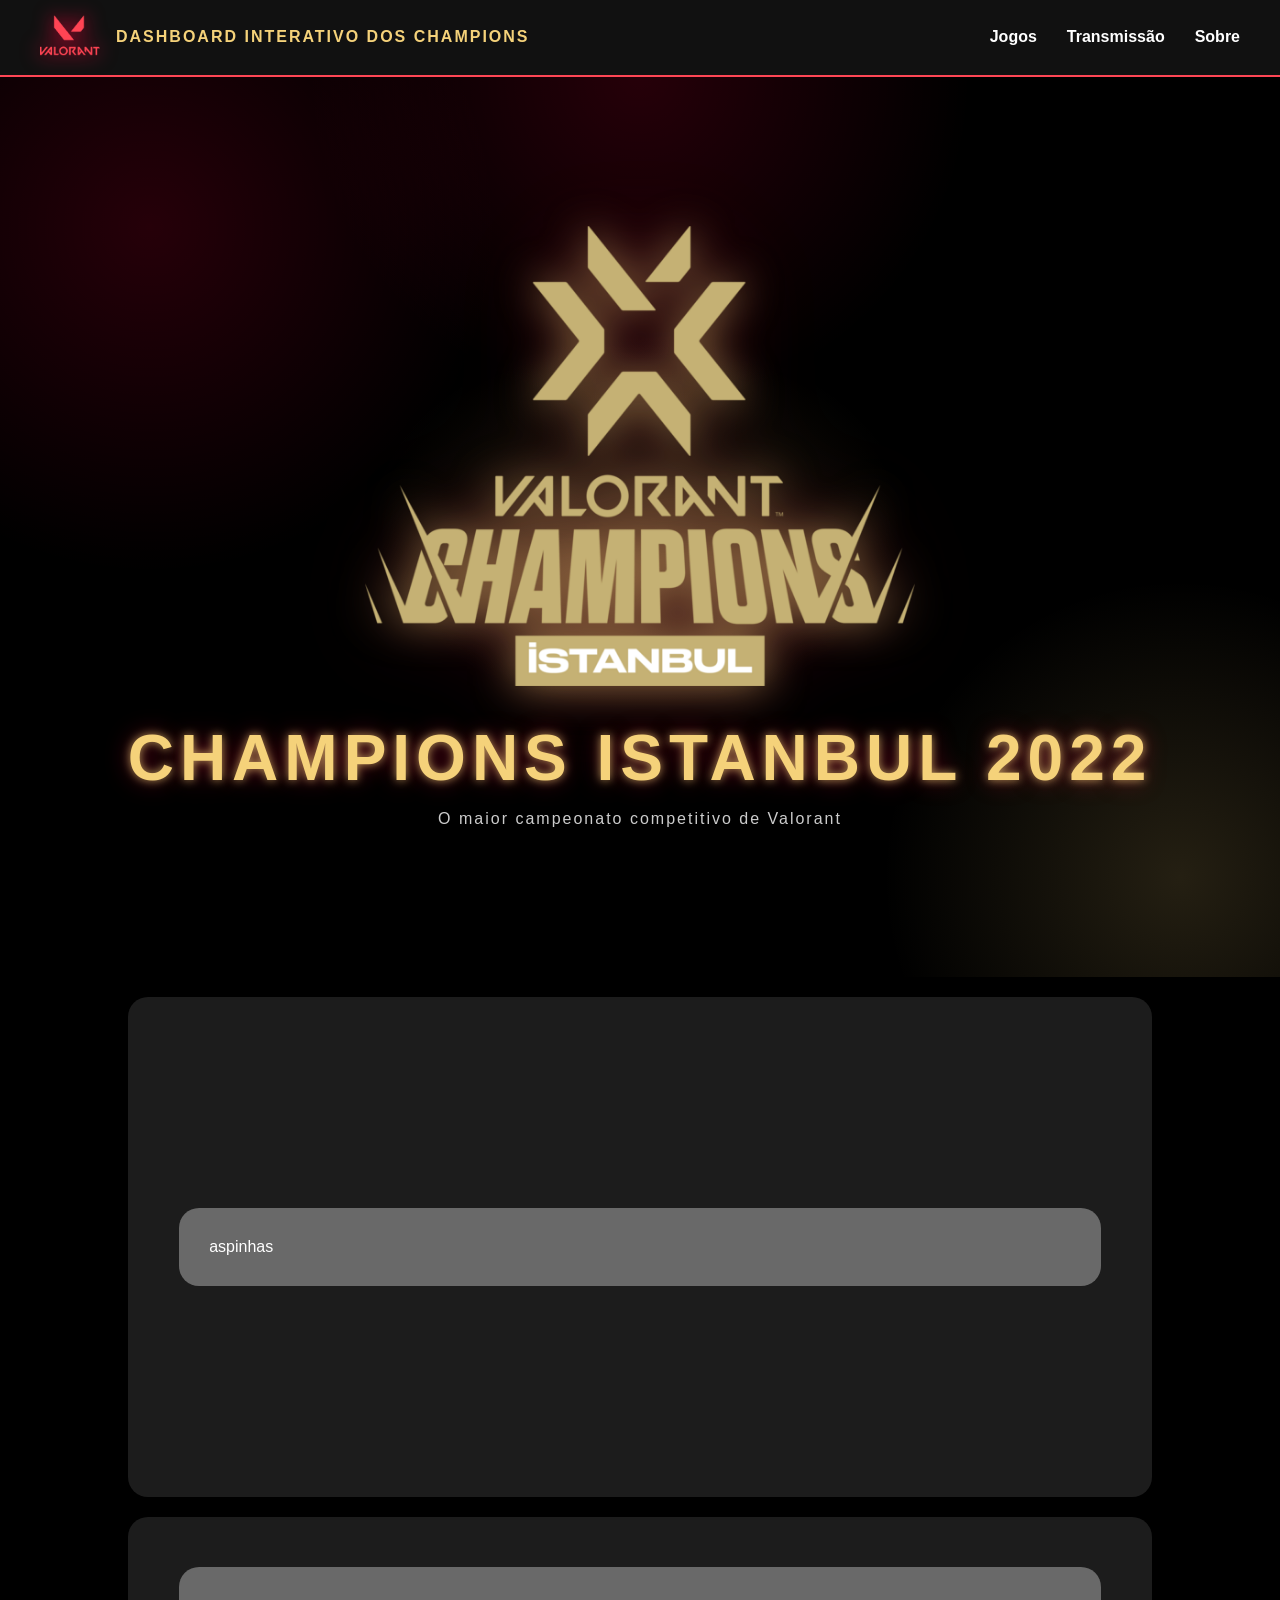
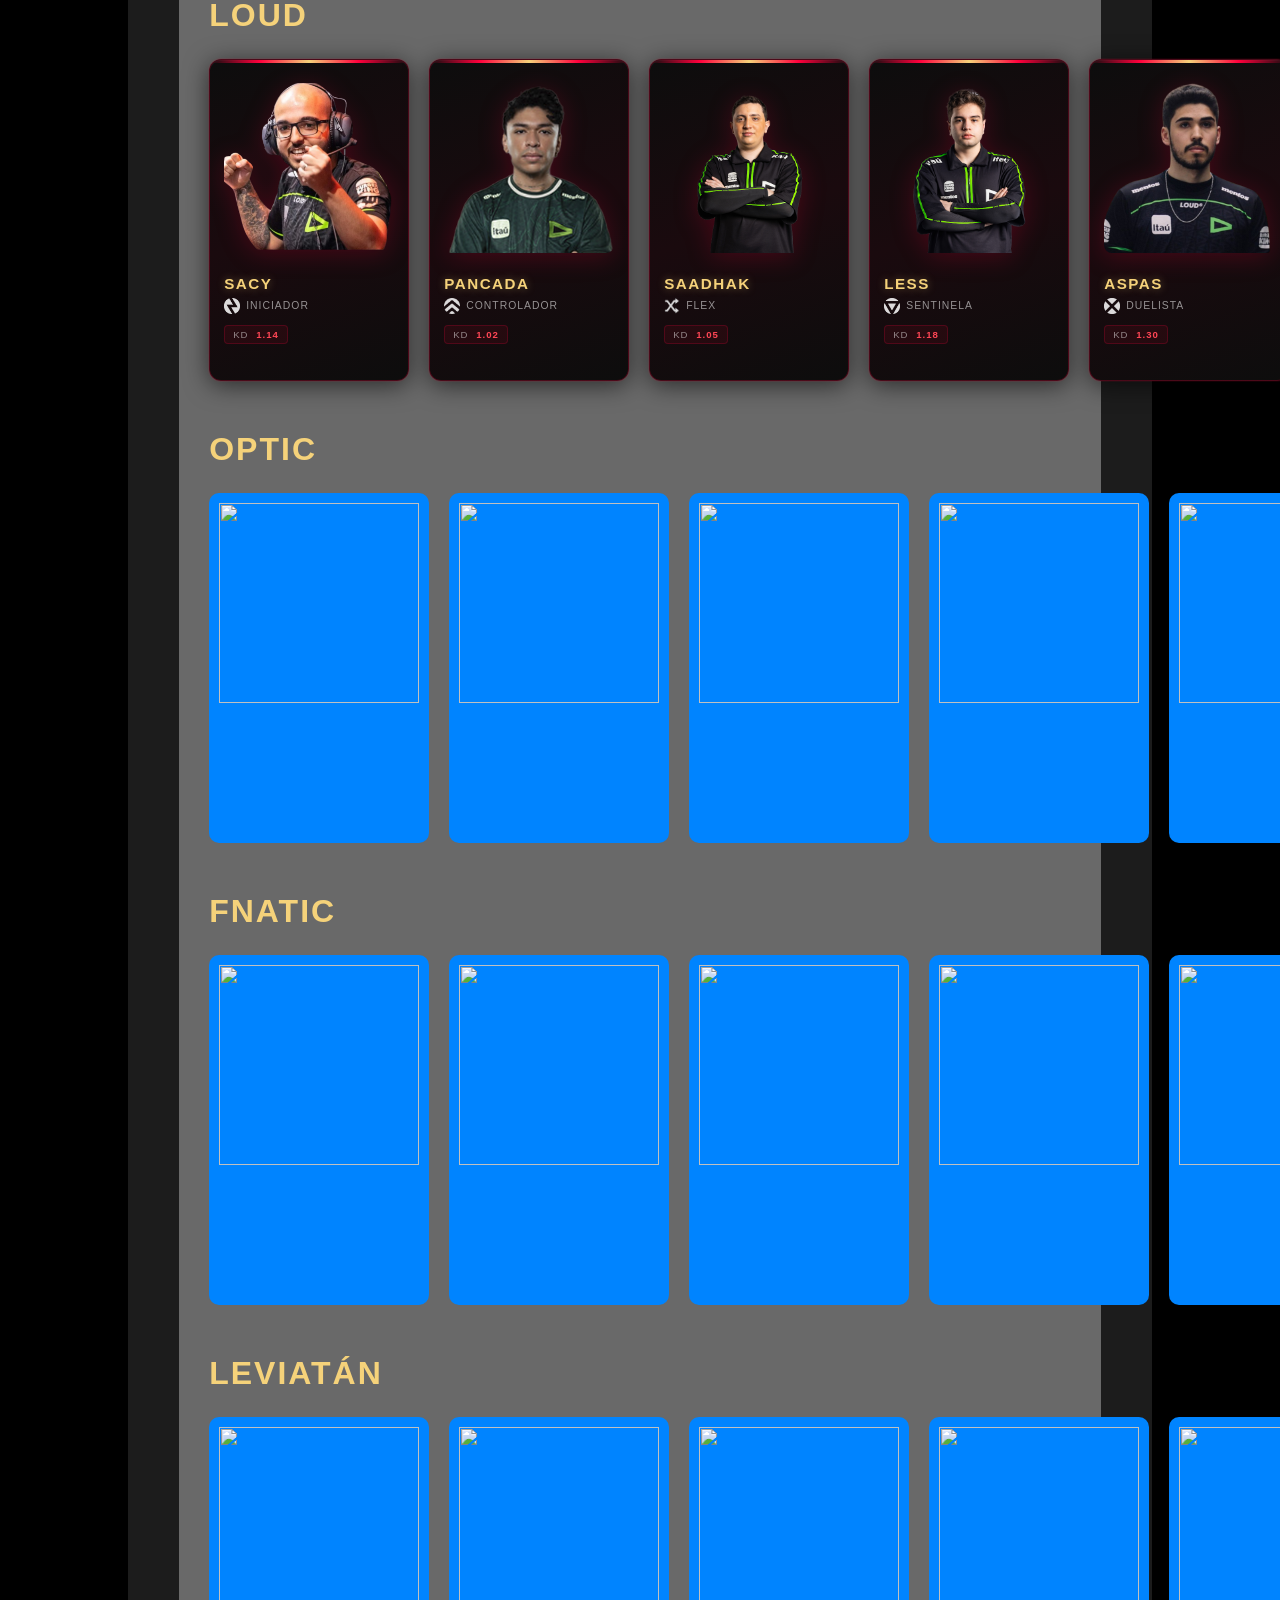
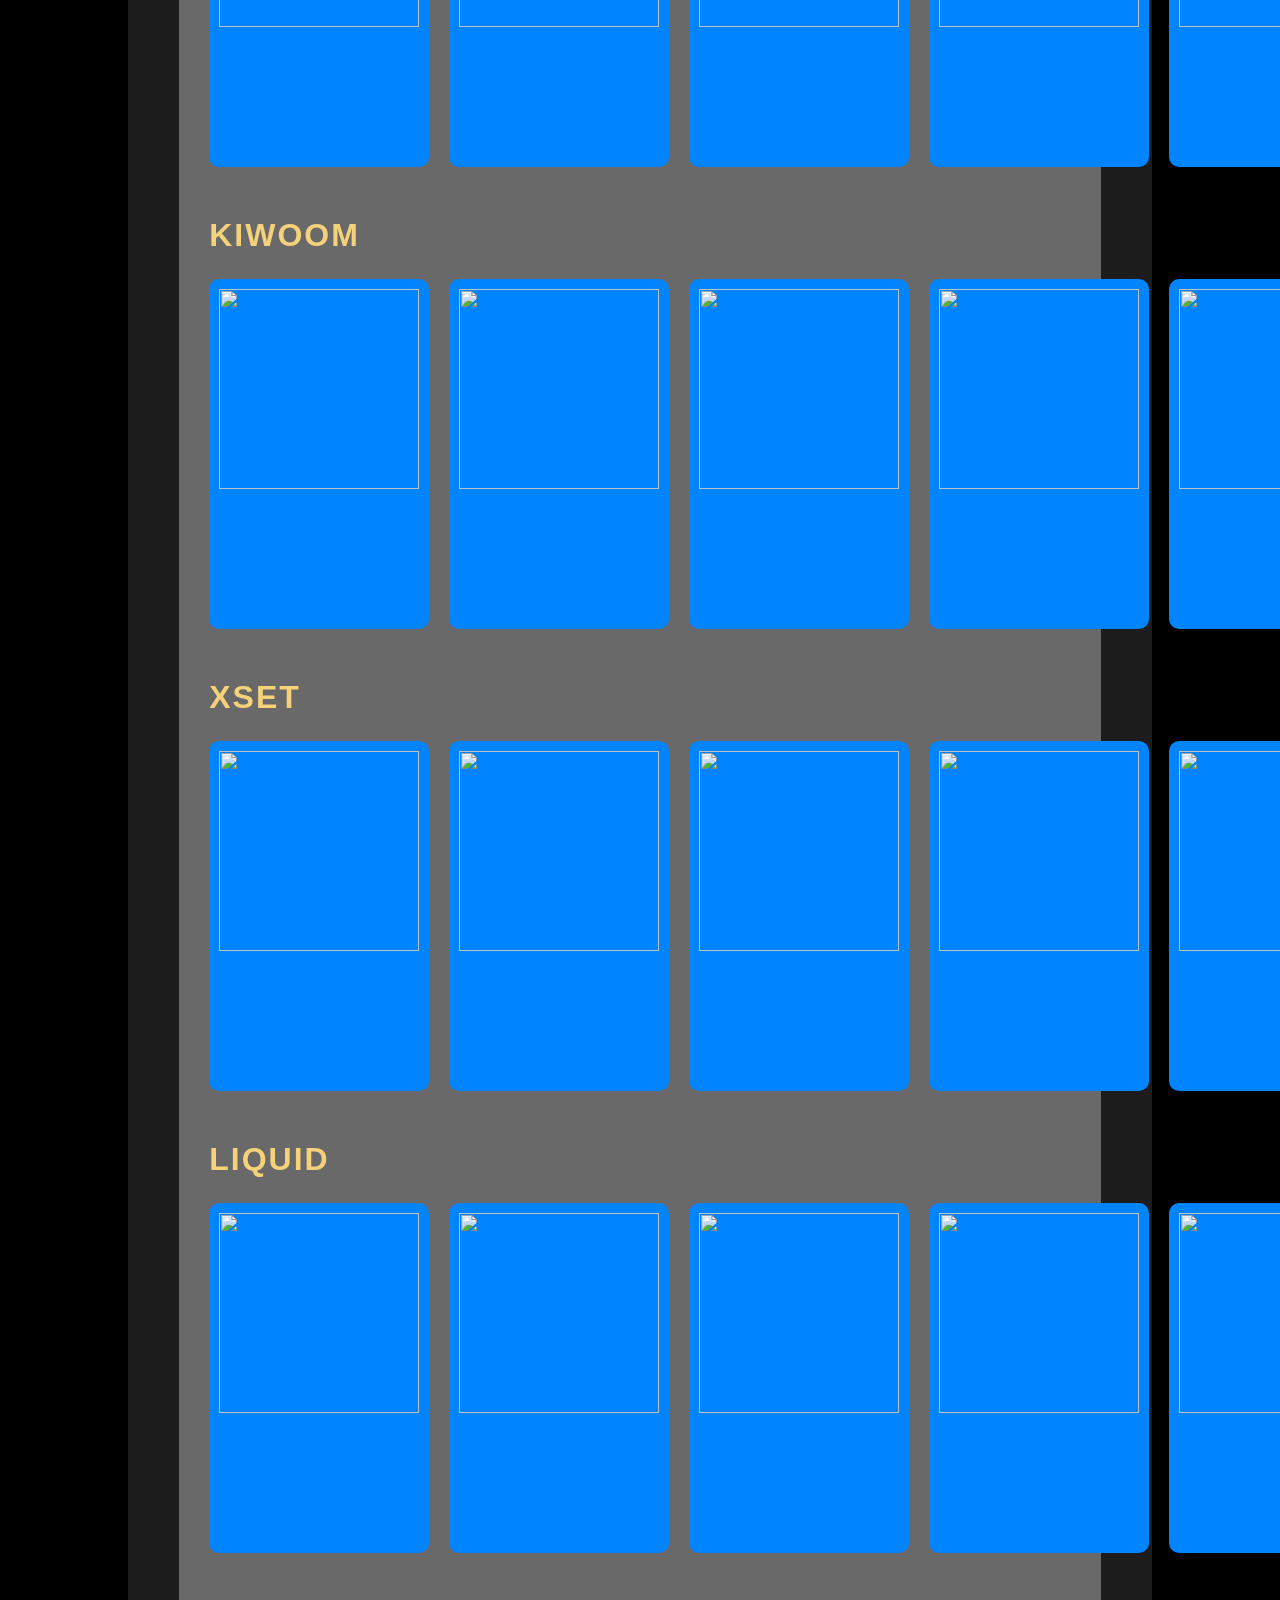
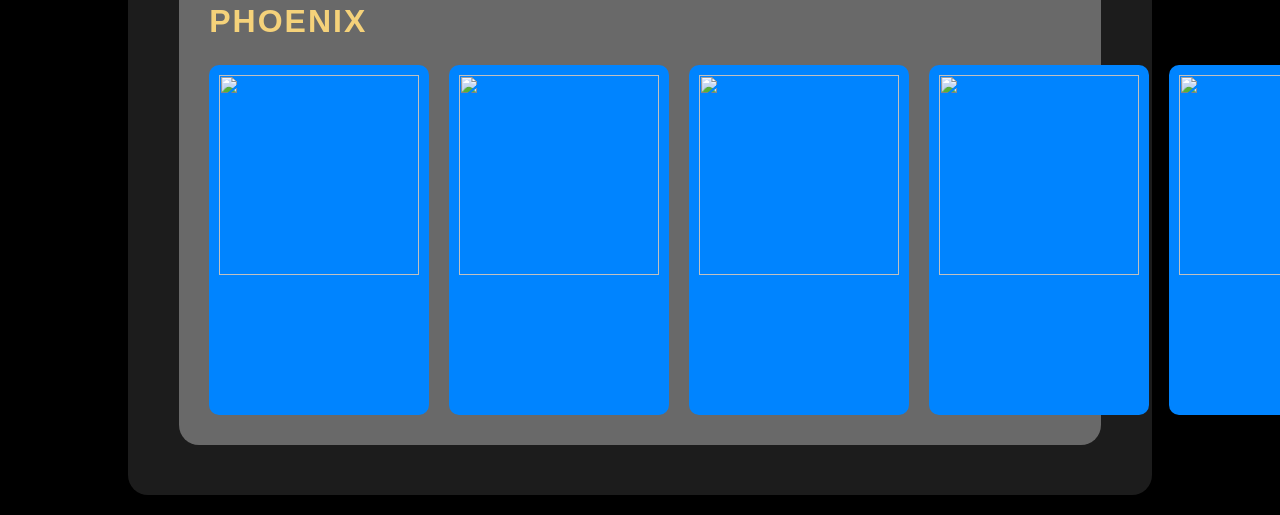
==== casa/index.html @ d29d60d7 "Add files via upload" ====
<!doctype html>
<html lang="pt-BR">

<head>
  <meta charset="UTF-8" />
  <meta name="viewport" content="width=device-width, initial-scale=1.0" />
  <title>Valorant Champions Istanbul</title>

  <link rel="stylesheet" href="style.css" />
</head>

<body>
  <header>
    <div id="navbar">
      <div class="logo-area">
        <a href="https://playvalorant.com/pt-br/">
          <img id="icon" src="assets/Valorant_logo_-_pink_color_version.svg.png" alt="Ícone Valorant" />
        </a>

        <h2 class="title">Dashboard Interativo dos Champions</h2>
      </div>

      <ul id="links">
        <li><a href="#jogos">Jogos</a></li>
        <li>
          <a href="https://www.youtube.com/@valesportsbr">Transmissão</a>
        </li>
        <li><a href="https://github.com/lucastofolalmeida">Sobre</a></li>
      </ul>
    </div>
  </header>

  <main>
    <section class="capa">
      <img class="champions-logo" src="assets/champions-istanbul.png" alt="Valorant Champions Istanbul" />

      <div class="capa-text">
        <h1>Champions Istanbul 2022</h1>
        <p>O maior campeonato competitivo de Valorant</p>
      </div>
    </section>

    <section class="page">
      <div class="interno">
        <div>aspinhas</div>
      </div>
    </section>

    <section class="page">
      <div class="interno">

        <div class="time" id="loud-team">
          <h2>LOUD</h2>

          <div class="players">

            <div class="jogador loud-jogador" data-player="sacy">
              <div class="jogador-img-wrap">
                <img class="imagem" src="assets/sacy.png" alt="sacy" />
              </div>
              <div class="jogador-info">
                <h3 class="jogador-nome">sacy</h3>
                <div class="ident">
                  <div class="funcao">
                    <img class="funcao-img" src="assets/iniciador_icone.webp" alt="Iniciador" />
                  </div>
                  <p class="text">Iniciador</p>
                </div>
                <div class="jogador-stats-preview">
                  <span class="stat-chip">KD <strong>1.14</strong></span>
                </div>
              </div>
              <div class="jogador-hover-cta">Ver perfil completo →</div>
            </div>

            <div class="jogador loud-jogador" data-player="pancada">
              <div class="jogador-img-wrap">
                <img class="imagem" src="assets/pancada.png" alt="pancada" />
              </div>
              <div class="jogador-info">
                <h3 class="jogador-nome">pancada</h3>
                <div class="ident">
                  <div class="funcao">
                    <img class="funcao-img" src="assets/controlador_icone.png" alt="Sentinela" />
                  </div>
                  <p class="text">Controlador</p>
                </div>
                <div class="jogador-stats-preview">
                  <span class="stat-chip">KD <strong>1.02</strong></span>
                </div>
              </div>
              <div class="jogador-hover-cta">Ver perfil completo →</div>
            </div>

            <div class="jogador loud-jogador" data-player="saadhak">
              <div class="jogador-img-wrap">
                <img class="imagem" src="assets/sad.png" alt="saadhak" />
              </div>
              <div class="jogador-info">
                <h3 class="jogador-nome">saadhak</h3>
                <div class="ident">
                  <div class="funcao">
                    <img class="funcao-img" src="assets/Flex_icone.JPG" alt="Controlador" />
                  </div>
                  <p class="text">Flex</p>
                </div>
                <div class="jogador-stats-preview">
                  <span class="stat-chip">KD <strong>1.05</strong></span>
                </div>
              </div>
              <div class="jogador-hover-cta">Ver perfil completo →</div>
            </div>

            <div class="jogador loud-jogador" data-player="less">
              <div class="jogador-img-wrap">
                <img class="imagem" src="assets/less.png" alt="less" />
              </div>
              <div class="jogador-info">
                <h3 class="jogador-nome">less</h3>
                <div class="ident">
                  <div class="funcao">
                    <img class="funcao-img" src="assets/sentinela_icone.webp" alt="Duelista" />
                  </div>
                  <p class="text">Sentinela</p>
                </div>
                <div class="jogador-stats-preview">
                  <span class="stat-chip">KD <strong>1.18</strong></span>
                </div>
              </div>
              <div class="jogador-hover-cta">Ver perfil completo →</div>
            </div>

            <div class="jogador loud-jogador" data-player="aspas">
              <div class="jogador-img-wrap">
                <img class="imagem" src="assets/aspas.png" alt="aspas" />
              </div>
              <div class="jogador-info">
                <h3 class="jogador-nome">aspas</h3>
                <div class="ident">
                  <div class="funcao">
                    <img class="funcao-img" src="assets/duelista_icone.png" alt="Duelista" />
                  </div>
                  <p class="text">Duelista</p>
                </div>
                <div class="jogador-stats-preview">
                  <span class="stat-chip">KD <strong>1.30</strong></span>
                </div>
              </div>
              <div class="jogador-hover-cta">Ver perfil completo →</div>
            </div>

          </div>
        </div>

        <div class="time">
          <h2>OPTIC</h2>
          <div class="players">
            <div class="jogador"><img class="imagem" src="assets/" /></div>
            <div class="jogador"><img class="imagem" src="assets/" /></div>
            <div class="jogador"><img class="imagem" src="assets/" /></div>
            <div class="jogador"><img class="imagem" src="assets/" /></div>
            <div class="jogador"><img class="imagem" src="assets/" /></div>
          </div>
        </div>

        <div class="time">
          <h2>FNATIC</h2>
          <div class="players">
            <div class="jogador"><img class="imagem" src="assets/" /></div>
            <div class="jogador"><img class="imagem" src="assets/" /></div>
            <div class="jogador"><img class="imagem" src="assets/" /></div>
            <div class="jogador"><img class="imagem" src="assets/" /></div>
            <div class="jogador"><img class="imagem" src="assets/" /></div>
          </div>
        </div>

        <div class="time">
          <h2>LEVIATÁN</h2>
          <div class="players">
            <div class="jogador"><img class="imagem" src="assets/" /></div>
            <div class="jogador"><img class="imagem" src="assets/" /></div>
            <div class="jogador"><img class="imagem" src="assets/" /></div>
            <div class="jogador"><img class="imagem" src="assets/" /></div>
            <div class="jogador"><img class="imagem" src="assets/" /></div>
          </div>
        </div>

        <div class="time">
          <h2>KIWOOM</h2>
          <div class="players">
            <div class="jogador"><img class="imagem" src="assets/" /></div>
            <div class="jogador"><img class="imagem" src="assets/" /></div>
            <div class="jogador"><img class="imagem" src="assets/" /></div>
            <div class="jogador"><img class="imagem" src="assets/" /></div>
            <div class="jogador"><img class="imagem" src="assets/" /></div>
          </div>
        </div>

        <div class="time">
          <h2>XSET</h2>
          <div class="players">
            <div class="jogador"><img class="imagem" src="assets/" /></div>
            <div class="jogador"><img class="imagem" src="assets/" /></div>
            <div class="jogador"><img class="imagem" src="assets/" /></div>
            <div class="jogador"><img class="imagem" src="assets/" /></div>
            <div class="jogador"><img class="imagem" src="assets/" /></div>
          </div>
        </div>

        <div class="time">
          <h2>LIQUID</h2>
          <div class="players">
            <div class="jogador"><img class="imagem" src="assets/" /></div>
            <div class="jogador"><img class="imagem" src="assets/" /></div>
            <div class="jogador"><img class="imagem" src="assets/" /></div>
            <div class="jogador"><img class="imagem" src="assets/" /></div>
            <div class="jogador"><img class="imagem" src="assets/" /></div>
          </div>
        </div>

        <div class="time">
          <h2>PHOENIX</h2>
          <div class="players">
            <div class="jogador"><img class="imagem" src="assets/" /></div>
            <div class="jogador"><img class="imagem" src="assets/" /></div>
            <div class="jogador"><img class="imagem" src="assets/" /></div>
            <div class="jogador"><img class="imagem" src="assets/" /></div>
            <div class="jogador"><img class="imagem" src="assets/" /></div>
          </div>
        </div>

      </div>
    </section>

    <div id="player-modal" class="modal-overlay" role="dialog" aria-modal="true" aria-hidden="true">
      <div class="modal-container">

        <button class="modal-close" id="modal-close-btn" aria-label="Fechar modal">
          <span>&#x2715;</span>
        </button>

        <div class="modal-top-bar"></div>

        <div class="modal-header">
          <div class="modal-player-img-wrap">
            <img id="modal-img" src="" alt="" class="modal-player-img" />
          </div>

          <div class="modal-player-identity">
            <p class="modal-team-tag">LOUD · VCT Champions Istanbul 2022</p>

            <h2 id="modal-nome" class="modal-player-name"></h2>

            <div class="modal-role-badge">
              <img id="modal-role-img" src="" alt="" class="modal-role-icon" />
              <span id="modal-role-text"></span>
            </div>
          </div>
        </div>

        <div class="modal-stats-grid">
          <div class="modal-stat-card">
            <span class="stat-label">K/D Ratio</span>
            <span id="modal-kd" class="stat-value kd-value"></span>
          </div>

          <div class="modal-stat-card">
            <span class="stat-label">HS%</span>
            <span id="modal-hs" class="stat-value"></span>
          </div>

          <div class="modal-stat-card">
            <span class="stat-label">ACS</span>
            <span id="modal-acs" class="stat-value"></span>
          </div>
        </div>

        <div class="modal-agents-section">
          <h4 class="modal-agents-title">Principais Agentes</h4>
          <div id="modal-agents-list" class="modal-agents-list"></div>
        </div>

      </div>
    </div>
  </main>

  <script src="main.js"></script>
</body>

</html>
---- casa/style.css ----
* {
  margin: 0;
  padding: 0;
  box-sizing: border-box;
}

body {
  font-family: "Orbitron", sans-serif;
  background: black;
  color: white;
  overflow-x: hidden;
}

header {
  background-color: #111;
  border-bottom: 2px solid #ff4655;
}

#navbar {
  display: flex;
  justify-content: space-between;
  align-items: center;

  padding: 15px 40px;
}

.logo-area {
  display: flex;
  align-items: center;
  gap: 16px;
}

#icon {
  width: 60px;
  transition: 0.3s;
  filter: drop-shadow(0 0 10px #ff003c);
}

#icon:hover {
  transform: scale(1.08);
}

.title {
  font-size: 1rem;
  color: #f5d27a;
  letter-spacing: 2px;
  text-transform: uppercase;
}

#links {
  list-style: none;
  display: flex;
  gap: 30px;
}

#links a {
  text-decoration: none;
  color: white;
  font-weight: 600;
  transition: 0.3s;
  position: relative;
}

#links a::after {
  content: "";
  position: absolute;
  left: 0;
  bottom: -6px;
  width: 0%;
  height: 2px;
  background: #ff003c;
  transition: 0.3s;
}

#links a:hover {
  color: #f5d27a;
}

#links a:hover::after {
  width: 100%;
}

.capa {
  min-height: 100vh;

  display: flex;
  justify-content: center;
  align-items: center;
  flex-direction: column;

  position: relative;
  overflow: hidden;

  background:
    radial-gradient(circle at top, rgba(255, 0, 60, 0.15), transparent 30%),
    radial-gradient(rgba(245, 210, 122, 0.12), transparent 30%), #000;

  position: sticky;
  top: 0;
  transform-origin: center center;
  will-change: transform, opacity;

  transition: 0.1s linear;
}

.capa::before {
  content: "";
  position: absolute;
  width: 700px;
  height: 700px;
  background: radial-gradient(circle, rgba(255, 0, 60, 0.15), transparent 70%);
  top: -200px;
  left: -200px;
  z-index: 0;
}

.capa::after {
  content: "";
  position: absolute;
  width: 600px;
  height: 600px;
  background: radial-gradient(
    circle,
    rgba(245, 210, 122, 0.15),
    transparent 70%
  );
  bottom: -200px;
  right: -200px;
  z-index: 0;
}

.champions-logo {
  width: 550px;
  max-width: 90%;
  z-index: 2;

  animation: float 4s ease-in-out infinite;

  filter: drop-shadow(0 0 20px rgba(245, 210, 122, 0.5))
    drop-shadow(0 0 40px rgba(255, 0, 60, 0.2));
}

@keyframes float {
  0% {
    transform: translateY(0px);
  }

  50% {
    transform: translateY(-12px);
  }

  100% {
    transform: translateY(0px);
  }
}

.capa-text {
  margin-top: 35px;
  text-align: center;
  z-index: 2;
}

.capa-text h1 {
  font-size: 4rem;
  color: #f5d27a;
  letter-spacing: 6px;
  text-transform: uppercase;

  text-shadow:
    0 0 10px rgba(245, 210, 122, 0.7),
    0 0 25px rgba(255, 0, 60, 0.4);
}

.capa-text p {
  margin-top: 15px;
  color: #cccccc;
  font-size: 1rem;
  letter-spacing: 2px;
}

@media (max-width: 900px) {
  #navbar {
    flex-direction: column;
    gap: 20px;
  }

  #links {
    gap: 18px;
    flex-wrap: wrap;
    justify-content: center;
  }

  .capa-text h1 {
    font-size: 2.3rem;
  }

  .title {
    display: none;
  }
}

.page {
  width: 80%;
  min-height: 500px;

  background-color: rgba(85, 85, 85, 0.336);

  display: flex;
  justify-content: center;
  align-items: center;

  margin: 20px auto;
  padding: 30px 0;

  border-radius: 20px;
}

.interno {
  width: 90%;

  background-color: rgba(255, 255, 255, 0.336);

  display: flex;
  flex-direction: column;
  gap: 50px;

  margin: 20px auto;
  padding: 30px;

  border-radius: 20px;
}

.time h2 {
  margin-bottom: 25px;
  color: #f5d27a;
  font-size: 2rem;
  letter-spacing: 2px;
  text-transform: uppercase;
}

.players {
  display: grid;

  grid-template-columns: repeat(5, 1fr);

  gap: 20px;

  justify-items: center;
  align-items: start;
}

.jogador {
  width: 220px;
  height: 350px;

  background-color: rgb(0, 132, 255);
  border-radius: 10px;

  position: relative;
  z-index: 1;
  transition: 0.3s;
}

.jogador:hover {
  transform: translateY(-8px) scale(1.03);
}

.imagem {
  width: 200px;
  height: 200px;
  margin: 10px;
}

.funcao {
  width: 20px;
  height: 20px;
  margin-left: 10px;
  margin-right: 10px;
}

.funcao-img {
  width: 20px;
  height: 20px;
}

.ident {
  display: flex;
  flex-wrap: nowrap;
  padding-bottom: 20px;
}

.titulo {
  justify-content: center;
  text-align: center;
}

.KD {
  justify-content: center;
  text-align: center;
  align-items: center;
}

@import url('https://fonts.googleapis.com/css2?family=Orbitron:wght@400;600;700;900&display=swap');

.loud-jogador {
  background: linear-gradient(
    160deg,
    #0d0d0d 0%,
    #1a0a0e 50%,
    #0d0d0d 100%
  ) !important;

  border: 1px solid rgba(255, 0, 60, 0.25);

  box-shadow:
    0 0 0 1px rgba(255, 0, 60, 0.08),
    0 4px 24px rgba(0, 0, 0, 0.6),
    inset 0 1px 0 rgba(255, 255, 255, 0.04);

  display: flex;
  flex-direction: column;
  align-items: center;

  padding: 0 0 16px 0;

  overflow: hidden;
  cursor: pointer;

  width: 200px;
  height: auto;
  min-height: 320px;

  border-radius: 12px;

  position: relative;

  transition:
    transform 0.3s cubic-bezier(.22,.68,0,1.2),
    box-shadow 0.3s ease,
    border-color 0.3s ease !important;
}

.loud-jogador::before {
  content: '';

  display: block;

  width: 100%;
  height: 3px;

  background: linear-gradient(
    90deg,
    transparent,
    #ff003c,
    #f5d27a,
    #ff003c,
    transparent
  );

  flex-shrink: 0;
}

.loud-jogador:hover {
  transform: translateY(-10px) scale(1.03) !important;

  border-color: rgba(255, 0, 60, 0.6) !important;

  box-shadow:
    0 0 0 1px rgba(255, 0, 60, 0.3),
    0 0 30px rgba(255, 0, 60, 0.25),
    0 0 60px rgba(255, 0, 60, 0.1),
    0 20px 40px rgba(0, 0, 0, 0.7),
    inset 0 1px 0 rgba(255, 255, 255, 0.06) !important;
}

.loud-jogador .jogador-img-wrap {
  width: 100%;

  display: flex;
  justify-content: center;

  padding-top: 10px;

  flex-shrink: 0;
}

.loud-jogador .imagem {
  width: 170px;
  height: 170px;

  object-fit: cover;
  object-position: top center;

  border-radius: 8px;

  filter: drop-shadow(0 4px 12px rgba(255, 0, 60, 0.2));

  transition: filter 0.3s ease;
}

.loud-jogador:hover .imagem {
  filter: drop-shadow(0 4px 20px rgba(255, 0, 60, 0.45));
}

.jogador-info {
  width: 100%;

  padding: 12px 14px 0;

  display: flex;
  flex-direction: column;
  gap: 6px;
}

.jogador-nome {
  font-family: 'Orbitron', sans-serif;
  font-size: 0.95rem;
  font-weight: 700;

  color: #f5d27a;

  letter-spacing: 1.5px;
  text-transform: uppercase;

  text-shadow: 0 0 8px rgba(245, 210, 122, 0.4);
}

.loud-jogador .ident {
  display: flex;
  align-items: center;
  gap: 6px;

  padding-bottom: 0;
}

.loud-jogador .funcao {
  width: 16px;
  height: 16px;

  margin: 0;

  display: flex;
  align-items: center;
}

.loud-jogador .funcao-img {
  width: 16px;
  height: 16px;

  opacity: 0.85;
}

.loud-jogador .text {
  font-family: 'Orbitron', sans-serif;
  font-size: 0.65rem;

  color: rgba(255, 255, 255, 0.55);

  letter-spacing: 1px;
  text-transform: uppercase;
}

.jogador-stats-preview {
  margin-top: 4px;
}

.stat-chip {
  display: inline-block;

  font-family: 'Orbitron', sans-serif;
  font-size: 0.6rem;

  letter-spacing: 1px;
  color: rgba(255, 255, 255, 0.5);

  text-transform: uppercase;

  background: rgba(255, 0, 60, 0.08);

  border: 1px solid rgba(255, 0, 60, 0.2);
  border-radius: 4px;

  padding: 3px 8px;
}

.stat-chip strong {
  color: #ff4655;
  font-weight: 700;
  margin-left: 4px;
}

.jogador-hover-cta {
  font-family: 'Orbitron', sans-serif;
  font-size: 0.55rem;

  letter-spacing: 1.5px;

  color: rgba(255, 0, 60, 0.0);

  text-transform: uppercase;
  text-align: center;

  padding: 10px 0 0;

  transition: color 0.3s ease;

  width: 100%;
}

.loud-jogador:hover .jogador-hover-cta {
  color: rgba(255, 0, 60, 0.7);
}

.modal-overlay {
  position: fixed;
  inset: 0;
  z-index: 9999;

  display: flex;
  justify-content: center;
  align-items: center;

  padding: 20px;

  background: rgba(0, 0, 0, 0);

  backdrop-filter: blur(0px);
  -webkit-backdrop-filter: blur(0px);

  pointer-events: none;
  opacity: 0;

  transition:
    opacity 0.35s ease,
    backdrop-filter 0.35s ease,
    background 0.35s ease;
}

.modal-overlay.modal-active {
  opacity: 1;

  background: rgba(0, 0, 0, 0.82);

  backdrop-filter: blur(8px);
  -webkit-backdrop-filter: blur(8px);

  pointer-events: all;
}

.modal-container {
  position: relative;

  width: 100%;
  max-width: 680px;
  max-height: 90vh;

  overflow-y: auto;
  overflow-x: hidden;

  background: linear-gradient(
    145deg,
    #111114 0%,
    #16080b 60%,
    #0d0d10 100%
  );

  border: 1px solid rgba(255, 0, 60, 0.3);
  border-radius: 16px;

  box-shadow:
    0 0 0 1px rgba(255, 0, 60, 0.1),
    0 0 60px rgba(255, 0, 60, 0.15),
    0 40px 80px rgba(0, 0, 0, 0.8);

  transform: translateY(40px) scale(0.96);

  transition: transform 0.4s cubic-bezier(.22,.68,0,1.15);

  scrollbar-width: thin;
  scrollbar-color: #ff003c #111;
}

.modal-overlay.modal-active .modal-container {
  transform: translateY(0) scale(1);
}

.modal-container::-webkit-scrollbar {
  width: 4px;
}

.modal-container::-webkit-scrollbar-track {
  background: #111;
}

.modal-container::-webkit-scrollbar-thumb {
  background: #ff003c;
  border-radius: 2px;
}

.modal-top-bar {
  width: 100%;
  height: 4px;

  background: linear-gradient(
    90deg,
    #ff003c 0%,
    #f5d27a 40%,
    #ff4655 70%,
    #ff003c 100%
  );

  background-size: 200% 100%;

  animation: barSlide 3s linear infinite;
}

@keyframes barSlide {
  0% {
    background-position: 0% 0%;
  }

  100% {
    background-position: 200% 0%;
  }
}

.modal-close {
  position: absolute;
  top: 16px;
  right: 16px;

  z-index: 10;

  background: rgba(255, 0, 60, 0.1);

  border: 1px solid rgba(255, 0, 60, 0.3);
  border-radius: 50%;

  width: 36px;
  height: 36px;

  display: flex;
  align-items: center;
  justify-content: center;

  cursor: pointer;

  color: rgba(255, 255, 255, 0.7);

  font-size: 1rem;
  line-height: 1;

  transition:
    background 0.2s ease,
    color 0.2s ease,
    transform 0.2s ease;
}

.modal-close:hover {
  background: rgba(255, 0, 60, 0.35);

  color: #fff;

  transform: rotate(90deg) scale(1.1);
}

.modal-header {
  display: flex;
  align-items: flex-end;
  gap: 24px;

  padding: 28px 32px 24px;

  border-bottom: 1px solid rgba(255, 255, 255, 0.06);
}

.modal-player-img-wrap {
  flex-shrink: 0;

  width: 140px;
  height: 140px;

  border-radius: 12px;
  overflow: hidden;

  background: linear-gradient(135deg, #1a0a0e, #0d0d0d);

  border: 1px solid rgba(255, 0, 60, 0.3);

  box-shadow: 0 0 30px rgba(255, 0, 60, 0.2);
}

.modal-player-img {
  width: 100%;
  height: 100%;

  object-fit: cover;
  object-position: top center;
}

.modal-player-identity {
  flex: 1;

  display: flex;
  flex-direction: column;
  gap: 8px;
}

.modal-team-tag {
  font-family: 'Orbitron', sans-serif;
  font-size: 0.6rem;

  letter-spacing: 2px;

  color: rgba(245, 210, 122, 0.5);

  text-transform: uppercase;
}

.modal-player-name {
  font-family: 'Orbitron', sans-serif;
  font-size: 2rem;
  font-weight: 900;

  color: #ffffff;

  letter-spacing: 3px;
  text-transform: uppercase;

  text-shadow:
    0 0 20px rgba(255, 255, 255, 0.15),
    0 0 40px rgba(255, 0, 60, 0.2);

  line-height: 1;
}

.modal-role-badge {
  display: inline-flex;
  align-items: center;
  gap: 8px;

  background: rgba(255, 0, 60, 0.1);

  border: 1px solid rgba(255, 0, 60, 0.25);
  border-radius: 20px;

  padding: 5px 12px 5px 8px;

  align-self: flex-start;
}

.modal-role-icon {
  width: 18px;
  height: 18px;
}

.modal-role-badge span {
  font-family: 'Orbitron', sans-serif;
  font-size: 0.65rem;

  letter-spacing: 1.5px;

  color: rgba(255, 255, 255, 0.8);

  text-transform: uppercase;
}

.modal-stats-grid {
  display: grid;

  grid-template-columns: repeat(3, 1fr);

  gap: 1px;

  padding: 0 32px;
  margin: 28px 0;

  background: rgba(255, 255, 255, 0.05);

  border-radius: 12px;
  border: 1px solid rgba(255, 255, 255, 0.06);

  overflow: hidden;
}

.modal-stat-card {
  display: flex;
  flex-direction: column;
  align-items: center;
  gap: 6px;

  padding: 22px 16px;

  background: rgba(255, 255, 255, 0.02);

  position: relative;

  transition: background 0.2s ease;
}

.modal-stat-card:hover {
  background: rgba(255, 0, 60, 0.06);
}

.modal-stat-card + .modal-stat-card::before {
  content: '';

  position: absolute;

  left: 0;
  top: 20%;

  height: 60%;
  width: 1px;

  background: rgba(255, 255, 255, 0.07);
}

.stat-label {
  font-family: 'Orbitron', sans-serif;
  font-size: 0.55rem;

  letter-spacing: 2px;

  color: rgba(255, 255, 255, 0.35);

  text-transform: uppercase;
}

.stat-value {
  font-family: 'Orbitron', sans-serif;
  font-size: 1.9rem;
  font-weight: 700;

  color: #ffffff;

  line-height: 1;

  text-shadow: 0 0 20px rgba(255, 255, 255, 0.15);
}

.kd-value {
  color: #ff4655;

  text-shadow:
    0 0 12px rgba(255, 0, 60, 0.5),
    0 0 30px rgba(255, 0, 60, 0.2);
}

.modal-agents-section {
  padding: 0 32px 32px;
}

.modal-agents-title {
  font-family: 'Orbitron', sans-serif;
  font-size: 0.6rem;

  letter-spacing: 2.5px;

  color: rgba(245, 210, 122, 0.5);

  text-transform: uppercase;

  margin-bottom: 16px;

  display: flex;
  align-items: center;
  gap: 10px;
}

.modal-agents-title::after {
  content: '';

  flex: 1;
  height: 1px;

  background: linear-gradient(
    90deg,
    rgba(245, 210, 122, 0.2),
    transparent
  );
}

.modal-agents-list {
  display: flex;
  gap: 14px;
  flex-wrap: wrap;
}

.agent-card {
  display: flex;
  flex-direction: column;
  align-items: center;
  gap: 8px;

  background: rgba(255, 255, 255, 0.03);

  border: 1px solid rgba(255, 255, 255, 0.08);
  border-radius: 10px;

  padding: 12px 14px;

  transition:
    border-color 0.2s ease,
    background 0.2s ease,
    transform 0.2s ease;

  cursor: default;
}

.agent-card:hover {
  border-color: rgba(255, 0, 60, 0.35);

  background: rgba(255, 0, 60, 0.06);

  transform: translateY(-3px);
}

.agent-card img {
  width: 52px;
  height: 52px;

  object-fit: cover;

  border-radius: 8px;

  filter: drop-shadow(0 2px 6px rgba(0,0,0,0.5));
}

.agent-card span {
  font-family: 'Orbitron', sans-serif;
  font-size: 0.55rem;

  letter-spacing: 1px;

  color: rgba(255, 255, 255, 0.55);

  text-transform: uppercase;
  text-align: center;
}

@media (max-width: 600px) {
  .modal-header {
    flex-direction: column;
    align-items: center;
    text-align: center;

    padding: 24px 20px 20px;
  }

  .modal-player-name {
    font-size: 1.5rem;
  }

  .modal-role-badge {
    align-self: center;
  }

  .modal-stats-grid {
    padding: 0 20px;
  }

  .stat-value {
    font-size: 1.5rem;
  }

  .modal-agents-section {
    padding: 0 20px 24px;
  }
}
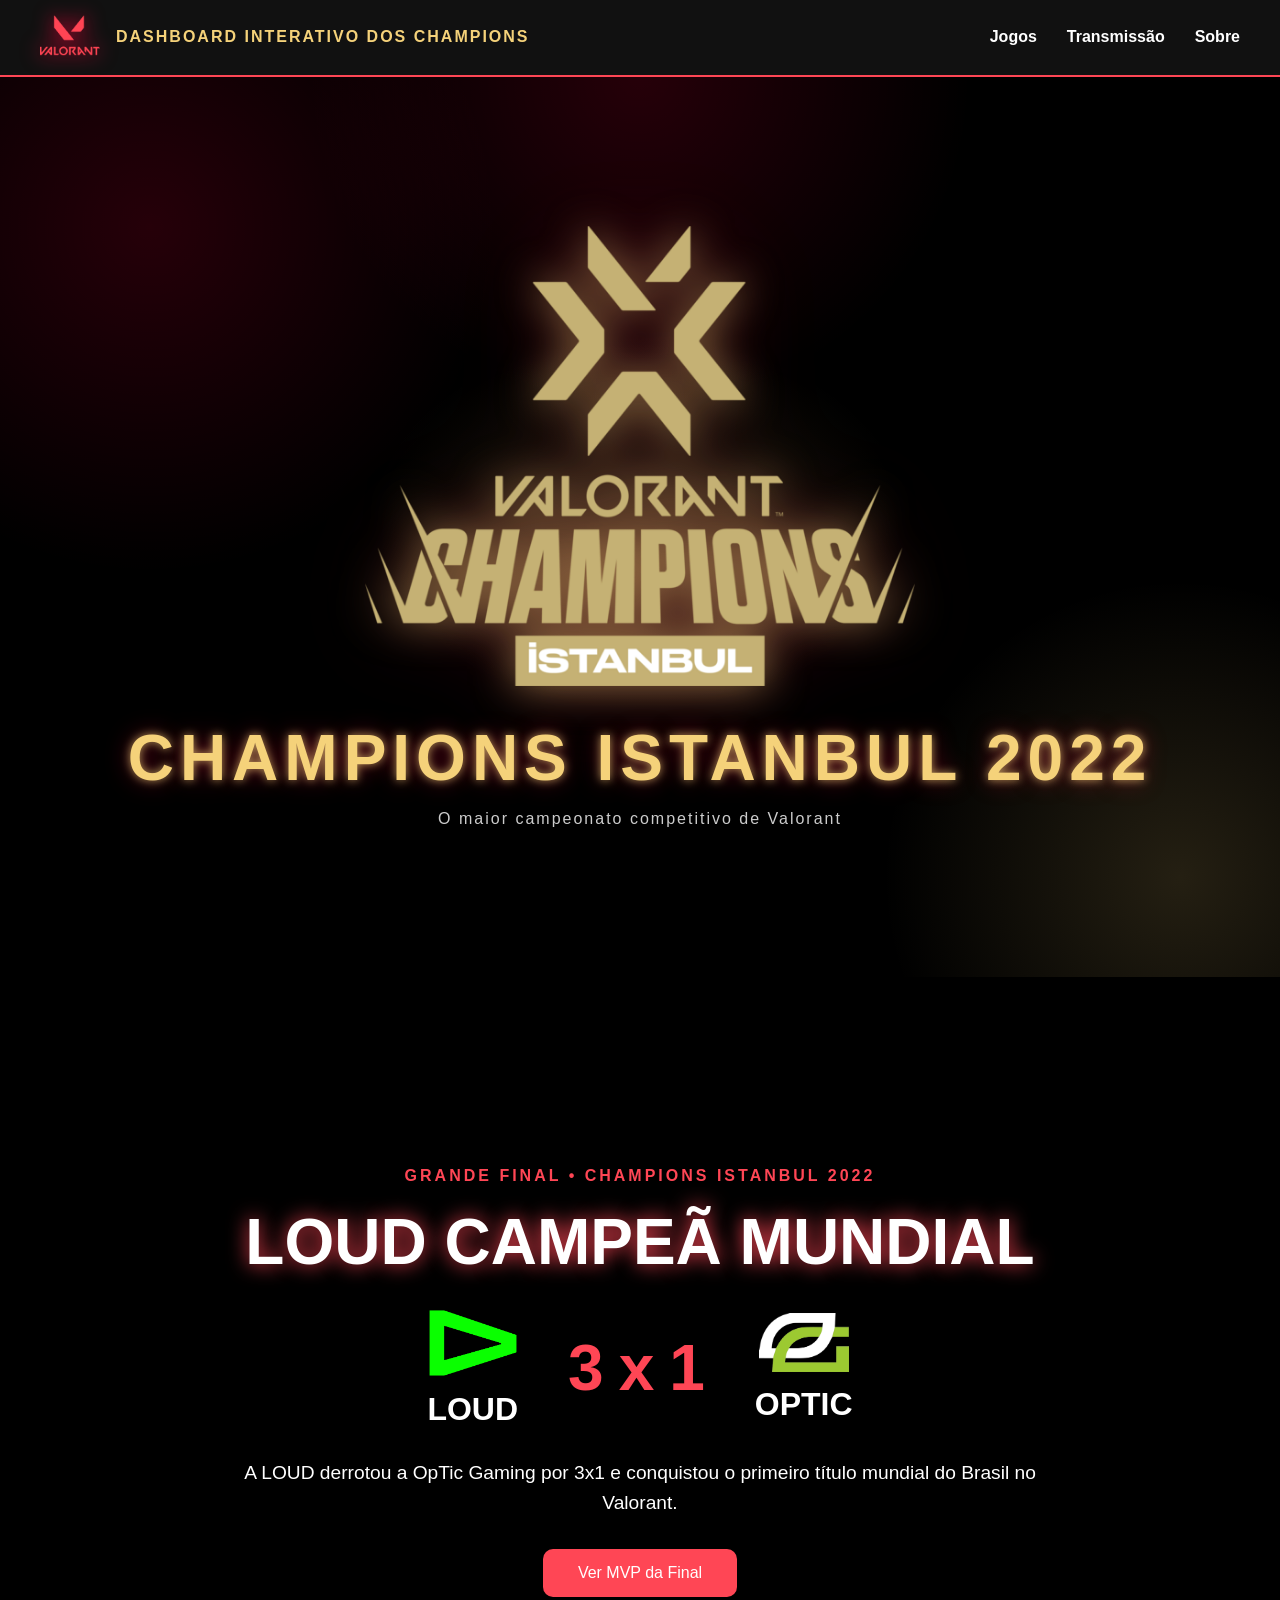
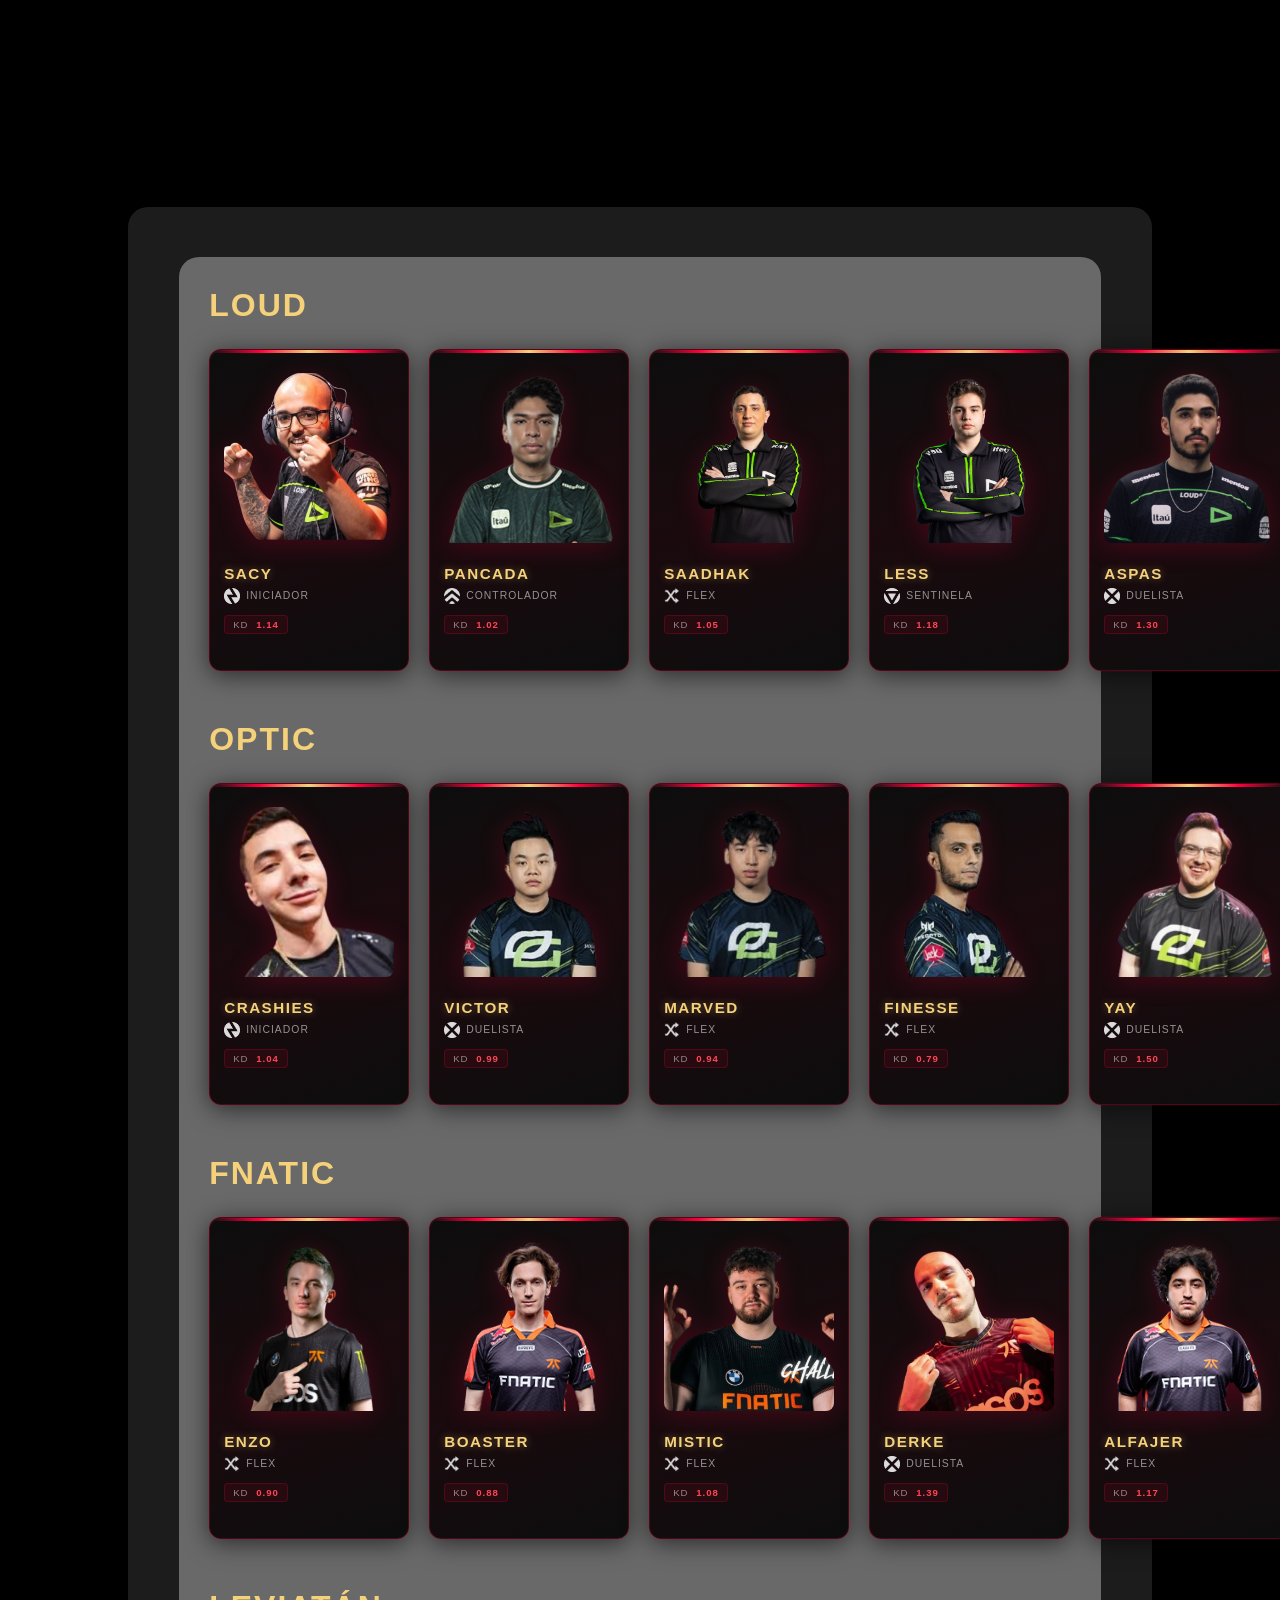
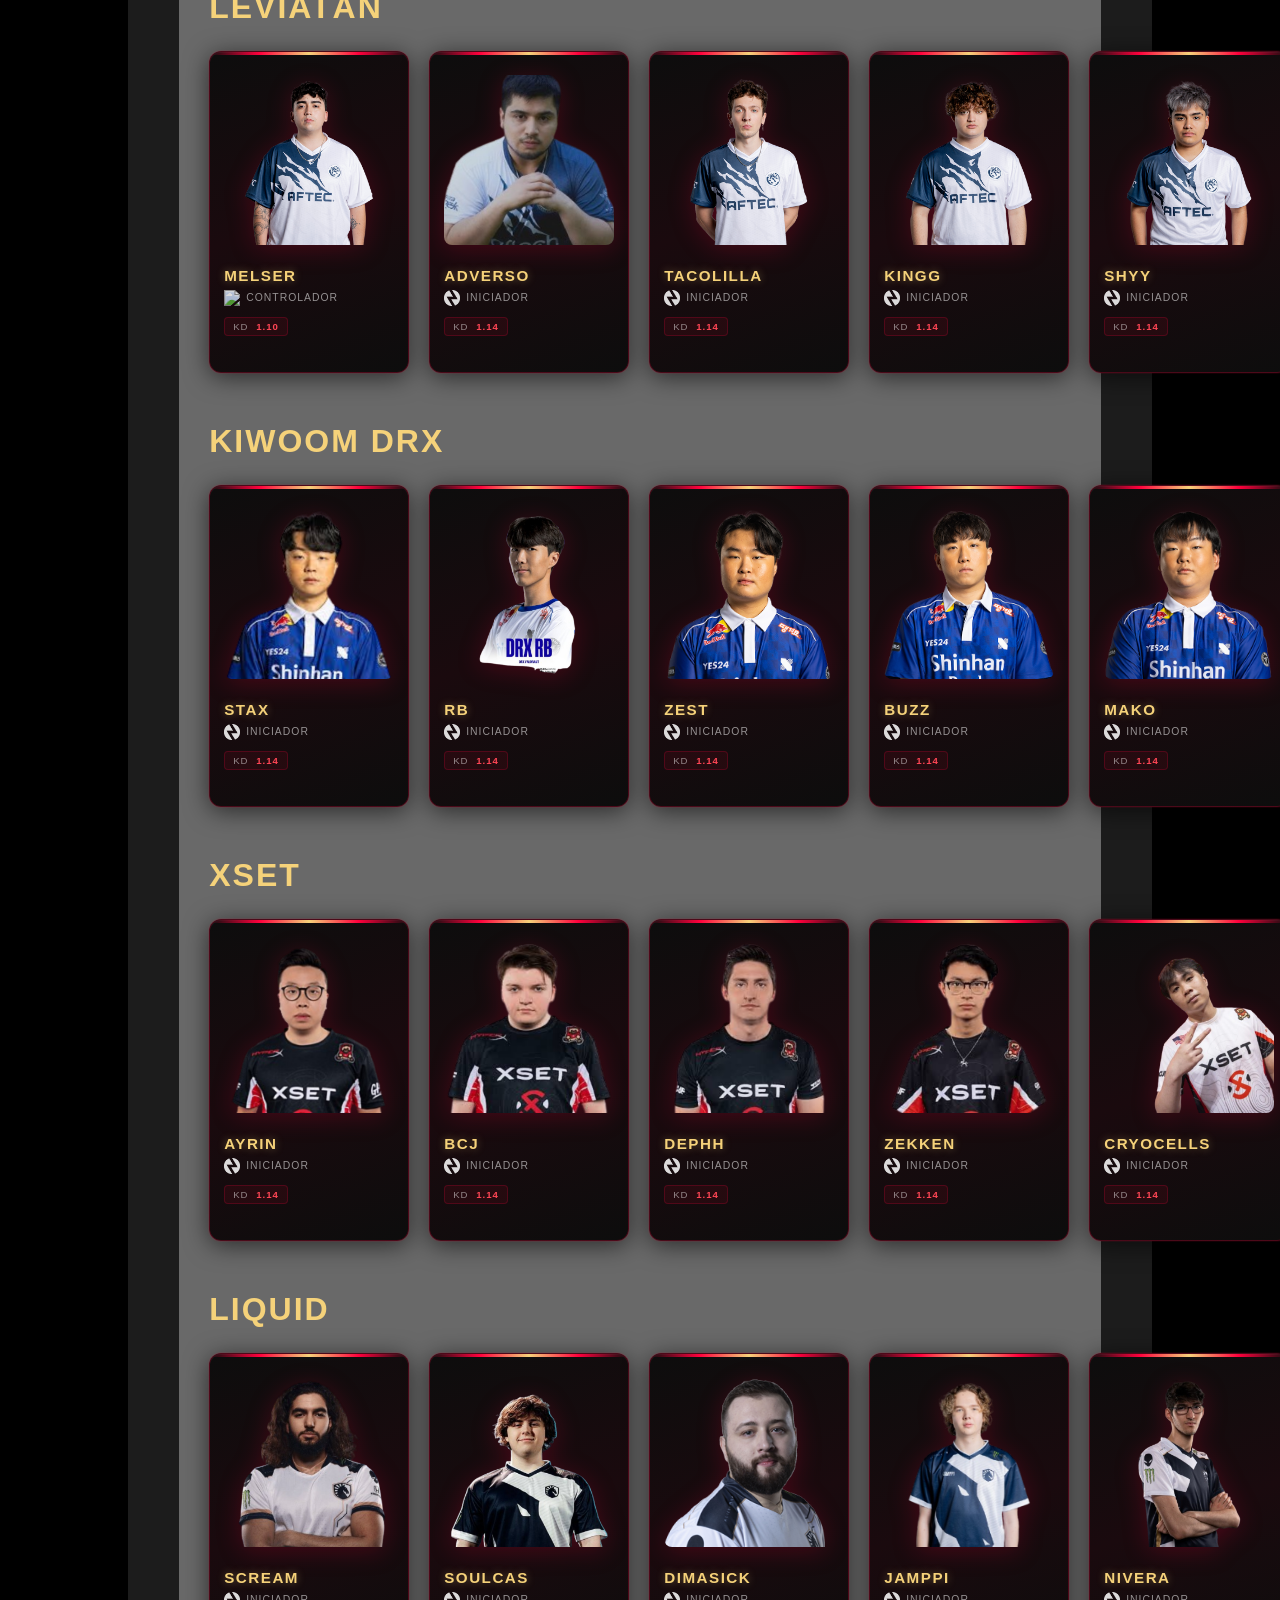
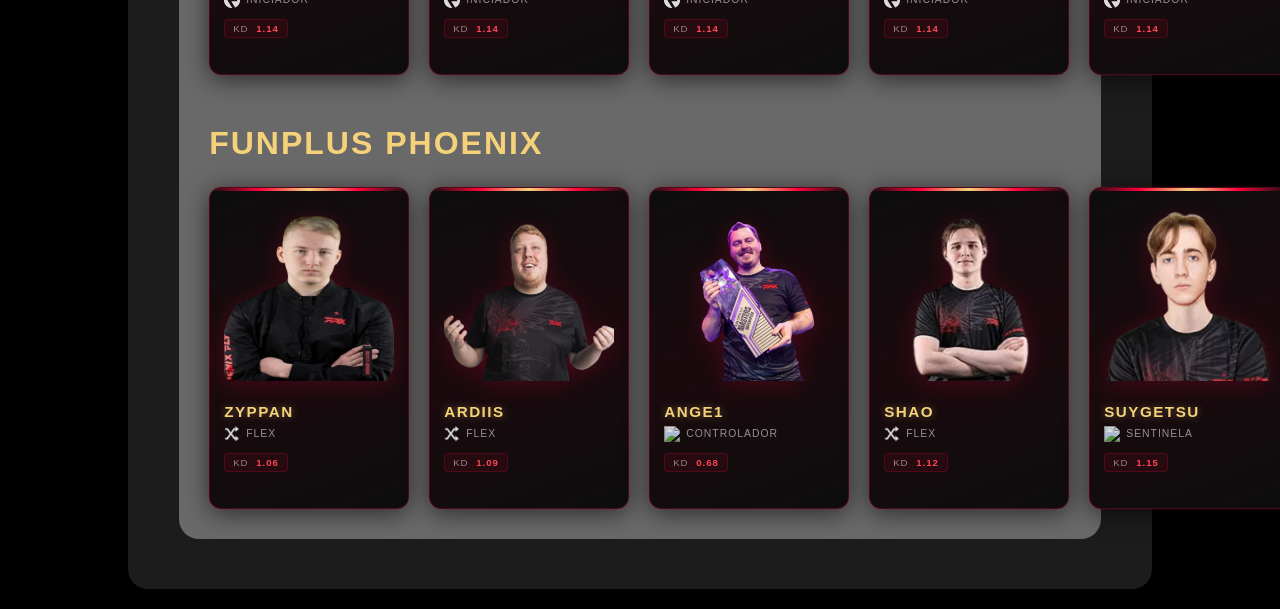
==== commit 9507cffe: "Co-authored-by: Batistella <rafaelneitzel-eng@users.noreply.github.com> Co-authored-by: João Vitor B" ====
--- a/casa/index.html
+++ b/casa/index.html
@@ -21,7 +21,7 @@
       </div>
 
       <ul id="links">
-        <li><a href="#jogos">Jogos</a></li>
+        <li><a href="#jogo">Jogos</a></li>
         <li>
           <a href="https://www.youtube.com/@valesportsbr">Transmissão</a>
         </li>
@@ -40,21 +40,61 @@
       </div>
     </section>
 
-    <section class="page">
+    <section class="final-section">
+  <div class="final-overlay"></div>
+
+  <div class="final-content">
+    <p class="final-tag">GRANDE FINAL • CHAMPIONS ISTANBUL 2022</p>
+
+    <h1 class="final-title">
+      LOUD CAMPEÃ MUNDIAL
+    </h1>
+
+    <div class="score-board">
+      <div class="team-box">
+        <img src="assets/loud_logo.png" alt="LOUD">
+        <h2>LOUD</h2>
+      </div>
+
+      <div class="score">
+        <span>3</span>
+        <p>x</p>
+        <span>1</span>
+      </div>
+
+      <div class="team-box">
+        <img src="assets/optic_logo.png" alt="OPTIC">
+        <h2>OPTIC</h2>
+      </div>
+    </div>
+
+    <p class="final-description">
+      A LOUD derrotou a OpTic Gaming por 3x1 e conquistou o primeiro título mundial do Brasil no Valorant.
+    </p>
+
+    <button id="championBtn">
+      Ver MVP da Final
+    </button>
+
+    <div id="mvpCard" class="hidden-card">
+      <img src="assets/aspas.png" alt="aspas">
+      <h3>Aspas • MVP</h3>
+      <p>
+        O duelista brasileiro brilhou na final e foi peça fundamental para o título da LOUD.
+      </p>
+    </div>
+  </div>
+</section>
+
+    <section class="page" id="jogo">
       <div class="interno">
-        <div>aspinhas</div>
-      </div>
-    </section>
-
-    <section class="page">
-      <div class="interno">
 
         <div class="time" id="loud-team">
-          <h2>LOUD</h2>
+          <h2>LOUD</h2> <!--LOUD-->
 
           <div class="players">
 
-            <div class="jogador loud-jogador" data-player="sacy">
+            <div class="jogador loud-jogador" data-player="sacy"> <!--Sacy-->
               <div class="jogador-img-wrap">
                 <img class="imagem" src="assets/sacy.png" alt="sacy" />
               </div>
@@ -73,7 +113,7 @@
               <div class="jogador-hover-cta">Ver perfil completo →</div>
             </div>
 
-            <div class="jogador loud-jogador" data-player="pancada">
+            <div class="jogador loud-jogador" data-player="pancada"> <!--Pancada-->
               <div class="jogador-img-wrap">
                 <img class="imagem" src="assets/pancada.png" alt="pancada" />
               </div>
@@ -92,7 +132,7 @@
               <div class="jogador-hover-cta">Ver perfil completo →</div>
             </div>
 
-            <div class="jogador loud-jogador" data-player="saadhak">
+            <div class="jogador loud-jogador" data-player="saadhak"> <!--Saadhak-->
               <div class="jogador-img-wrap">
                 <img class="imagem" src="assets/sad.png" alt="saadhak" />
               </div>
@@ -111,7 +151,7 @@
               <div class="jogador-hover-cta">Ver perfil completo →</div>
             </div>
 
-            <div class="jogador loud-jogador" data-player="less">
+            <div class="jogador loud-jogador" data-player="less"> <!--Less-->
               <div class="jogador-img-wrap">
                 <img class="imagem" src="assets/less.png" alt="less" />
               </div>
@@ -130,7 +170,7 @@
               <div class="jogador-hover-cta">Ver perfil completo →</div>
             </div>
 
-            <div class="jogador loud-jogador" data-player="aspas">
+            <div class="jogador loud-jogador" data-player="aspas"> <!--Aspas-->
               <div class="jogador-img-wrap">
                 <img class="imagem" src="assets/aspas.png" alt="aspas" />
               </div>
@@ -153,79 +193,709 @@
         </div>
 
         <div class="time">
-          <h2>OPTIC</h2>
+          <h2>OPTIC</h2> <!--OPTIC-->
           <div class="players">
-            <div class="jogador"><img class="imagem" src="assets/" /></div>
-            <div class="jogador"><img class="imagem" src="assets/" /></div>
-            <div class="jogador"><img class="imagem" src="assets/" /></div>
-            <div class="jogador"><img class="imagem" src="assets/" /></div>
-            <div class="jogador"><img class="imagem" src="assets/" /></div>
+            <div class="jogador loud-jogador" data-player="crashies"> <!--Crashies-->
+              <div class="jogador-img-wrap">
+                <img class="imagem" src="assets/crashies.webp" alt="crashies" />
+              </div>
+              <div class="jogador-info">
+                <h3 class="jogador-nome">crashies</h3>
+                <div class="ident">
+                  <div class="funcao">
+                    <img class="funcao-img" src="assets/iniciador_icone.webp" alt="Iniciador" />
+                  </div>
+                  <p class="text">Iniciador</p>
+                </div>
+                <div class="jogador-stats-preview">
+                  <span class="stat-chip">KD <strong>1.04</strong></span>
+                </div>
+              </div>
+              <div class="jogador-hover-cta">Ver perfil completo →</div>
+            </div>
+
+            <div class="jogador loud-jogador" data-player="victor"> <!--Victor-->
+              <div class="jogador-img-wrap">
+                <img class="imagem" src="assets/victor.webp" alt="victor" />
+              </div>
+              <div class="jogador-info">
+                <h3 class="jogador-nome">Victor</h3>
+                <div class="ident">
+                  <div class="funcao">
+                    <img class="funcao-img" src="assets/duelista_icone.png" alt="Duelista" />
+                  </div>
+                  <p class="text">Duelista</p>
+                </div>
+                <div class="jogador-stats-preview">
+                  <span class="stat-chip">KD <strong>0.99</strong></span>
+                </div>
+              </div>
+              <div class="jogador-hover-cta">Ver perfil completo →</div>
+            </div>
+
+            <div class="jogador loud-jogador" data-player="marved"> <!--Marved-->
+              <div class="jogador-img-wrap">
+                <img class="imagem" src="assets/marverd.webp" alt="marved" />
+              </div>
+              <div class="jogador-info">
+                <h3 class="jogador-nome">marved</h3>
+                <div class="ident">
+                  <div class="funcao">
+                    <img class="funcao-img" src="assets/Flex_icone.JPG" alt="Flex" />
+                  </div>
+                  <p class="text">Flex</p>
+                </div>
+                <div class="jogador-stats-preview">
+                  <span class="stat-chip">KD <strong>0.94</strong></span>
+                </div>
+              </div>
+              <div class="jogador-hover-cta">Ver perfil completo →</div>
+            </div>
+
+            <div class="jogador loud-jogador" data-player="finesse"> <!--Finesse-->
+              <div class="jogador-img-wrap">
+                <img class="imagem" src="assets/finesse.webp" alt="finesse" />
+              </div>
+              <div class="jogador-info">
+                <h3 class="jogador-nome">FiNESSE</h3>
+                <div class="ident">
+                  <div class="funcao">
+                    <img class="funcao-img" src="assets/Flex_icone.JPG" alt="Flex" />
+                  </div>
+                  <p class="text">Flex</p>
+                </div>
+                <div class="jogador-stats-preview">
+                  <span class="stat-chip">KD <strong>0.79</strong></span>
+                </div>
+              </div>
+              <div class="jogador-hover-cta">Ver perfil completo →</div>
+            </div>
+
+            <div class="jogador loud-jogador" data-player="yay"> <!--Yay-->
+              <div class="jogador-img-wrap">
+                <img class="imagem" src="assets/yay.webp" alt="yay" />
+              </div>
+              <div class="jogador-info">
+                <h3 class="jogador-nome">yay</h3>
+                <div class="ident">
+                  <div class="funcao">
+                    <img class="funcao-img" src="assets/duelista_icone.png" alt="Duelista" />
+                  </div>
+                  <p class="text">Duelista</p>
+                </div>
+                <div class="jogador-stats-preview">
+                  <span class="stat-chip">KD <strong>1.50</strong></span>
+                </div>
+              </div>
+              <div class="jogador-hover-cta">Ver perfil completo →</div>
+            </div>
+            
           </div>
         </div>
 
         <div class="time">
-          <h2>FNATIC</h2>
+          <h2>FNATIC</h2> <!--FNATIC-->
           <div class="players">
-            <div class="jogador"><img class="imagem" src="assets/" /></div>
-            <div class="jogador"><img class="imagem" src="assets/" /></div>
-            <div class="jogador"><img class="imagem" src="assets/" /></div>
-            <div class="jogador"><img class="imagem" src="assets/" /></div>
-            <div class="jogador"><img class="imagem" src="assets/" /></div>
+            <div class="jogador loud-jogador" data-player="enzo"> <!--Enzo-->
+              <div class="jogador-img-wrap">
+                <img class="imagem" src="assets/enzo.webp" alt="enzo" />
+              </div>
+              <div class="jogador-info">
+                <h3 class="jogador-nome">Enzo</h3>
+                <div class="ident">
+                  <div class="funcao">
+                    <img class="funcao-img" src="assets/Flex_icone.JPG" alt="Flex" />
+                  </div>
+                  <p class="text">Flex</p>
+                </div>
+                <div class="jogador-stats-preview">
+                  <span class="stat-chip">KD <strong>0.90</strong></span>
+                </div>
+              </div>
+              <div class="jogador-hover-cta">Ver perfil completo →</div>
+            </div>
+
+            <div class="jogador loud-jogador" data-player="boaster"> <!--Boaster-->
+              <div class="jogador-img-wrap">
+                <img class="imagem" src="assets/boaster.webp" alt="boaster" />
+              </div>
+              <div class="jogador-info">
+                <h3 class="jogador-nome">Boaster</h3>
+                <div class="ident">
+                  <div class="funcao">
+                    <img class="funcao-img" src="assets/Flex_icone.JPG" alt="Flex" />
+                  </div>
+                  <p class="text">Flex</p>
+                </div>
+                <div class="jogador-stats-preview">
+                  <span class="stat-chip">KD <strong>0.88</strong></span>
+                </div>
+              </div>
+              <div class="jogador-hover-cta">Ver perfil completo →</div>
+            </div>
+
+            <div class="jogador loud-jogador" data-player="mistic"> <!--Mistic-->
+              <div class="jogador-img-wrap">
+                <img class="imagem" src="assets/mistic.webp" alt="mistic" />
+              </div>
+              <div class="jogador-info">
+                <h3 class="jogador-nome">Mistic</h3>
+                <div class="ident">
+                  <div class="funcao">
+                    <img class="funcao-img" src="assets/Flex_icone.JPG" alt="Flex" />
+                  </div>
+                  <p class="text">Flex</p>
+                </div>
+                <div class="jogador-stats-preview">
+                  <span class="stat-chip">KD <strong>1.08</strong></span>
+                </div>
+              </div>
+              <div class="jogador-hover-cta">Ver perfil completo →</div>
+            </div>
+
+            <div class="jogador loud-jogador" data-player="derke"> <!--Derke-->
+              <div class="jogador-img-wrap">
+                <img class="imagem" src="assets/derke.webp" alt="derke" />
+              </div>
+              <div class="jogador-info">
+                <h3 class="jogador-nome">Derke</h3>
+                <div class="ident">
+                  <div class="funcao">
+                    <img class="funcao-img" src="assets/duelista_icone.png" alt="Duelista" />
+                  </div>
+                  <p class="text">Duelista</p>
+                </div>
+                <div class="jogador-stats-preview">
+                  <span class="stat-chip">KD <strong>1.39</strong></span>
+                </div>
+              </div>
+              <div class="jogador-hover-cta">Ver perfil completo →</div>
+            </div>
+
+            <div class="jogador loud-jogador" data-player="alfajer"> <!--Alfajer-->
+              <div class="jogador-img-wrap">
+                <img class="imagem" src="assets/alfajer.webp" alt="alfajer" />
+              </div>
+              <div class="jogador-info">
+                <h3 class="jogador-nome">Alfajer</h3>
+                <div class="ident">
+                  <div class="funcao">
+                    <img class="funcao-img" src="assets/Flex_icone.JPG" alt="Flex" />
+                  </div>
+                  <p class="text">Flex</p>
+                </div>
+                <div class="jogador-stats-preview">
+                  <span class="stat-chip">KD <strong>1.17</strong></span>
+                </div>
+              </div>
+              <div class="jogador-hover-cta">Ver perfil completo →</div>
+            </div>
+
           </div>
         </div>
 
         <div class="time">
-          <h2>LEVIATÁN</h2>
+          <h2>LEVIATÁN</h2> <!--LEVIATAN-->
           <div class="players">
-            <div class="jogador"><img class="imagem" src="assets/" /></div>
-            <div class="jogador"><img class="imagem" src="assets/" /></div>
-            <div class="jogador"><img class="imagem" src="assets/" /></div>
-            <div class="jogador"><img class="imagem" src="assets/" /></div>
-            <div class="jogador"><img class="imagem" src="assets/" /></div>
+            <div class="jogador loud-jogador" data-player="melser"> <!--Melser-->
+              <div class="jogador-img-wrap">
+                <img class="imagem" src="assets/melser.webp" alt="melser" />
+              </div>
+              <div class="jogador-info">
+                <h3 class="jogador-nome">Melser</h3>
+                <div class="ident">
+                  <div class="funcao">
+                    <img class="funcao-img" src="assets/controlador_icone.webp" alt="Controlador" />
+                  </div>
+                  <p class="text">Controlador</p>
+                </div>
+                <div class="jogador-stats-preview">
+                  <span class="stat-chip">KD <strong>1.10</strong></span>
+                </div>
+              </div>
+              <div class="jogador-hover-cta">Ver perfil completo →</div>
+            </div>
+
+            <div class="jogador loud-jogador" data-player="adverso"> <!--adverso-->
+              <div class="jogador-img-wrap">
+                <img class="imagem" src="assets/adverso.webp" alt="adverso" />
+              </div>
+              <div class="jogador-info">
+                <h3 class="jogador-nome">adverso</h3>
+                <div class="ident">
+                  <div class="funcao">
+                    <img class="funcao-img" src="assets/iniciador_icone.webp" alt="Iniciador" />
+                  </div>
+                  <p class="text">Iniciador</p>
+                </div>
+                <div class="jogador-stats-preview">
+                  <span class="stat-chip">KD <strong>1.14</strong></span>
+                </div>
+              </div>
+              <div class="jogador-hover-cta">Ver perfil completo →</div>
+            </div>
+
+            <div class="jogador loud-jogador" data-player="tacolilla"> <!--Tacolilla-->
+              <div class="jogador-img-wrap">
+                <img class="imagem" src="assets/tacolilla.webp" alt="tacolilla" />
+              </div>
+              <div class="jogador-info">
+                <h3 class="jogador-nome">Tacolilla</h3>
+                <div class="ident">
+                  <div class="funcao">
+                    <img class="funcao-img" src="assets/iniciador_icone.webp" alt="Iniciador" />
+                  </div>
+                  <p class="text">Iniciador</p>
+                </div>
+                <div class="jogador-stats-preview">
+                  <span class="stat-chip">KD <strong>1.14</strong></span>
+                </div>
+              </div>
+              <div class="jogador-hover-cta">Ver perfil completo →</div>
+            </div>
+
+            <div class="jogador loud-jogador" data-player="kingg"> <!--kiNgg-->
+              <div class="jogador-img-wrap">
+                <img class="imagem" src="assets/kingg.webp" alt="kingg" />
+              </div>
+              <div class="jogador-info">
+                <h3 class="jogador-nome">kiNgg</h3>
+                <div class="ident">
+                  <div class="funcao">
+                    <img class="funcao-img" src="assets/iniciador_icone.webp" alt="Iniciador" />
+                  </div>
+                  <p class="text">Iniciador</p>
+                </div>
+                <div class="jogador-stats-preview">
+                  <span class="stat-chip">KD <strong>1.14</strong></span>
+                </div>
+              </div>
+              <div class="jogador-hover-cta">Ver perfil completo →</div>
+            </div>
+
+            <div class="jogador loud-jogador" data-player="shyy"> <!--Shyy-->
+              <div class="jogador-img-wrap">
+                <img class="imagem" src="assets/shyy.webp" alt="shyy" />
+              </div>
+              <div class="jogador-info">
+                <h3 class="jogador-nome">Shyy</h3>
+                <div class="ident">
+                  <div class="funcao">
+                    <img class="funcao-img" src="assets/iniciador_icone.webp" alt="Iniciador" />
+                  </div>
+                  <p class="text">Iniciador</p>
+                </div>
+                <div class="jogador-stats-preview">
+                  <span class="stat-chip">KD <strong>1.14</strong></span>
+                </div>
+              </div>
+              <div class="jogador-hover-cta">Ver perfil completo →</div>
+            </div>
+
           </div>
         </div>
 
         <div class="time">
-          <h2>KIWOOM</h2>
+          <h2>KIWOOM DRX</h2> <!--KIWOOM-->
           <div class="players">
-            <div class="jogador"><img class="imagem" src="assets/" /></div>
-            <div class="jogador"><img class="imagem" src="assets/" /></div>
-            <div class="jogador"><img class="imagem" src="assets/" /></div>
-            <div class="jogador"><img class="imagem" src="assets/" /></div>
-            <div class="jogador"><img class="imagem" src="assets/" /></div>
+           <div class="jogador loud-jogador" data-player="stax"> <!--stax-->
+              <div class="jogador-img-wrap">
+                <img class="imagem" src="assets/stax.webp" alt="stax" />
+              </div>
+              <div class="jogador-info">
+                <h3 class="jogador-nome">stax</h3>
+                <div class="ident">
+                  <div class="funcao">
+                    <img class="funcao-img" src="assets/iniciador_icone.webp" alt="Iniciador" />
+                  </div>
+                  <p class="text">Iniciador</p>
+                </div>
+                <div class="jogador-stats-preview">
+                  <span class="stat-chip">KD <strong>1.14</strong></span>
+                </div>
+              </div>
+              <div class="jogador-hover-cta">Ver perfil completo →</div>
+            </div>
+
+           <div class="jogador loud-jogador" data-player="rb"> <!--Rb-->
+              <div class="jogador-img-wrap">
+                <img class="imagem" src="assets/RB.webp" alt="rb" />
+              </div>
+              <div class="jogador-info">
+                <h3 class="jogador-nome">Rb</h3>
+                <div class="ident">
+                  <div class="funcao">
+                    <img class="funcao-img" src="assets/iniciador_icone.webp" alt="Iniciador" />
+                  </div>
+                  <p class="text">Iniciador</p>
+                </div>
+                <div class="jogador-stats-preview">
+                  <span class="stat-chip">KD <strong>1.14</strong></span>
+                </div>
+              </div>
+              <div class="jogador-hover-cta">Ver perfil completo →</div>
+            </div>
+
+            <div class="jogador loud-jogador" data-player="zest"> <!--Zest-->
+              <div class="jogador-img-wrap">
+                <img class="imagem" src="assets/zest.webp" alt="zest" />
+              </div>
+              <div class="jogador-info">
+                <h3 class="jogador-nome">Zest</h3>
+                <div class="ident">
+                  <div class="funcao">
+                    <img class="funcao-img" src="assets/iniciador_icone.webp" alt="Iniciador" />
+                  </div>
+                  <p class="text">Iniciador</p>
+                </div>
+                <div class="jogador-stats-preview">
+                  <span class="stat-chip">KD <strong>1.14</strong></span>
+                </div>
+              </div>
+              <div class="jogador-hover-cta">Ver perfil completo →</div>
+            </div>
+
+           <div class="jogador loud-jogador" data-player="buzz"> <!--BuZz-->
+              <div class="jogador-img-wrap">
+                <img class="imagem" src="assets/buzz.webp" alt="buzz" />
+              </div>
+              <div class="jogador-info">
+                <h3 class="jogador-nome">BuZz</h3>
+                <div class="ident">
+                  <div class="funcao">
+                    <img class="funcao-img" src="assets/iniciador_icone.webp" alt="Iniciador" />
+                  </div>
+                  <p class="text">Iniciador</p>
+                </div>
+                <div class="jogador-stats-preview">
+                  <span class="stat-chip">KD <strong>1.14</strong></span>
+                </div>
+              </div>
+              <div class="jogador-hover-cta">Ver perfil completo →</div>
+            </div>
+
+           <div class="jogador loud-jogador" data-player="mako"> <!--MaKo-->
+              <div class="jogador-img-wrap">
+                <img class="imagem" src="assets/mako.webp" alt="mako" />
+              </div>
+              <div class="jogador-info">
+                <h3 class="jogador-nome">MaKo</h3>
+                <div class="ident">
+                  <div class="funcao">
+                    <img class="funcao-img" src="assets/iniciador_icone.webp" alt="Iniciador" />
+                  </div>
+                  <p class="text">Iniciador</p>
+                </div>
+                <div class="jogador-stats-preview">
+                  <span class="stat-chip">KD <strong>1.14</strong></span>
+                </div>
+              </div>
+              <div class="jogador-hover-cta">Ver perfil completo →</div>
+            </div>
+
           </div>
         </div>
 
         <div class="time">
-          <h2>XSET</h2>
+          <h2>XSET</h2> <!--XSET-->
           <div class="players">
-            <div class="jogador"><img class="imagem" src="assets/" /></div>
-            <div class="jogador"><img class="imagem" src="assets/" /></div>
-            <div class="jogador"><img class="imagem" src="assets/" /></div>
-            <div class="jogador"><img class="imagem" src="assets/" /></div>
-            <div class="jogador"><img class="imagem" src="assets/" /></div>
+            <div class="jogador loud-jogador" data-player="aryin"> <!--AYRIN-->
+              <div class="jogador-img-wrap">
+                <img class="imagem" src="assets/ayrin.webp" alt="aryin" />
+              </div>
+              <div class="jogador-info">
+                <h3 class="jogador-nome">AYRIN</h3>
+                <div class="ident">
+                  <div class="funcao">
+                    <img class="funcao-img" src="assets/iniciador_icone.webp" alt="Iniciador" />
+                  </div>
+                  <p class="text">Iniciador</p>
+                </div>
+                <div class="jogador-stats-preview">
+                  <span class="stat-chip">KD <strong>1.14</strong></span>
+                </div>
+              </div>
+              <div class="jogador-hover-cta">Ver perfil completo →</div>
+            </div>
+
+            <div class="jogador loud-jogador" data-player="bcj"> <!--BcJ-->
+              <div class="jogador-img-wrap">
+                <img class="imagem" src="assets/bcj.webp" alt="bcj" />
+              </div>
+              <div class="jogador-info">
+                <h3 class="jogador-nome">BcJ</h3>
+                <div class="ident">
+                  <div class="funcao">
+                    <img class="funcao-img" src="assets/iniciador_icone.webp" alt="Iniciador" />
+                  </div>
+                  <p class="text">Iniciador</p>
+                </div>
+                <div class="jogador-stats-preview">
+                  <span class="stat-chip">KD <strong>1.14</strong></span>
+                </div>
+              </div>
+              <div class="jogador-hover-cta">Ver perfil completo →</div>
+            </div>
+
+           <div class="jogador loud-jogador" data-player="dephh"> <!--dephh-->
+              <div class="jogador-img-wrap">
+                <img class="imagem" src="assets/dephh.webp" alt="dephh" />
+              </div>
+              <div class="jogador-info">
+                <h3 class="jogador-nome">dephh</h3>
+                <div class="ident">
+                  <div class="funcao">
+                    <img class="funcao-img" src="assets/iniciador_icone.webp" alt="Iniciador" />
+                  </div>
+                  <p class="text">Iniciador</p>
+                </div>
+                <div class="jogador-stats-preview">
+                  <span class="stat-chip">KD <strong>1.14</strong></span>
+                </div>
+              </div>
+              <div class="jogador-hover-cta">Ver perfil completo →</div>
+            </div>
+
+            <div class="jogador loud-jogador" data-player="zekken"> <!--zekken-->
+              <div class="jogador-img-wrap">
+                <img class="imagem" src="assets/zekken.webp" alt="zekken" />
+              </div>
+              <div class="jogador-info">
+                <h3 class="jogador-nome">zekken</h3>
+                <div class="ident">
+                  <div class="funcao">
+                    <img class="funcao-img" src="assets/iniciador_icone.webp" alt="Iniciador" />
+                  </div>
+                  <p class="text">Iniciador</p>
+                </div>
+                <div class="jogador-stats-preview">
+                  <span class="stat-chip">KD <strong>1.14</strong></span>
+                </div>
+              </div>
+              <div class="jogador-hover-cta">Ver perfil completo →</div>
+            </div>
+
+            <div class="jogador loud-jogador" data-player="cryocells"> <!--Cryocells-->
+              <div class="jogador-img-wrap">
+                <img class="imagem" src="assets/cryocells.webp" alt="cryocells" />
+              </div>
+              <div class="jogador-info">
+                <h3 class="jogador-nome">Cryocells</h3>
+                <div class="ident">
+                  <div class="funcao">
+                    <img class="funcao-img" src="assets/iniciador_icone.webp" alt="Iniciador" />
+                  </div>
+                  <p class="text">Iniciador</p>
+                </div>
+                <div class="jogador-stats-preview">
+                  <span class="stat-chip">KD <strong>1.14</strong></span>
+                </div>
+              </div>
+              <div class="jogador-hover-cta">Ver perfil completo →</div>
+            </div>
+
           </div>
         </div>
 
         <div class="time">
-          <h2>LIQUID</h2>
+          <h2>LIQUID</h2> <!--LIQUID-->
           <div class="players">
-            <div class="jogador"><img class="imagem" src="assets/" /></div>
-            <div class="jogador"><img class="imagem" src="assets/" /></div>
-            <div class="jogador"><img class="imagem" src="assets/" /></div>
-            <div class="jogador"><img class="imagem" src="assets/" /></div>
-            <div class="jogador"><img class="imagem" src="assets/" /></div>
+            <div class="jogador loud-jogador" data-player="scream"> <!--ScreaM-->
+              <div class="jogador-img-wrap">
+                <img class="imagem" src="assets/scream.webp" alt="scream" />
+              </div>
+              <div class="jogador-info">
+                <h3 class="jogador-nome">ScreaM</h3>
+                <div class="ident">
+                  <div class="funcao">
+                    <img class="funcao-img" src="assets/iniciador_icone.webp" alt="Iniciador" />
+                  </div>
+                  <p class="text">Iniciador</p>
+                </div>
+                <div class="jogador-stats-preview">
+                  <span class="stat-chip">KD <strong>1.14</strong></span>
+                </div>
+              </div>
+              <div class="jogador-hover-cta">Ver perfil completo →</div>
+            </div>
+
+            <div class="jogador loud-jogador" data-player="soulcas"> <!--soulcas-->
+              <div class="jogador-img-wrap">
+                <img class="imagem" src="assets/soulcas.webp" alt="soulcas" />
+              </div>
+              <div class="jogador-info">
+                <h3 class="jogador-nome">soulcas</h3>
+                <div class="ident">
+                  <div class="funcao">
+                    <img class="funcao-img" src="assets/iniciador_icone.webp" alt="Iniciador" />
+                  </div>
+                  <p class="text">Iniciador</p>
+                </div>
+                <div class="jogador-stats-preview">
+                  <span class="stat-chip">KD <strong>1.14</strong></span>
+                </div>
+              </div>
+              <div class="jogador-hover-cta">Ver perfil completo →</div>
+            </div>
+
+            <div class="jogador loud-jogador" data-player="dimasick"> <!--dimasick-->
+              <div class="jogador-img-wrap">
+                <img class="imagem" src="assets/dimasick.webp" alt="dimasick" />
+              </div>
+              <div class="jogador-info">
+                <h3 class="jogador-nome">dimasick</h3>
+                <div class="ident">
+                  <div class="funcao">
+                    <img class="funcao-img" src="assets/iniciador_icone.webp" alt="Iniciador" />
+                  </div>
+                  <p class="text">Iniciador</p>
+                </div>
+                <div class="jogador-stats-preview">
+                  <span class="stat-chip">KD <strong>1.14</strong></span>
+                </div>
+              </div>
+              <div class="jogador-hover-cta">Ver perfil completo →</div>
+            </div>
+
+            <div class="jogador loud-jogador" data-player="jamppi"> <!--Jamppi-->
+              <div class="jogador-img-wrap">
+                <img class="imagem" src="assets/jamppi.webp" alt="jamppi" />
+              </div>
+              <div class="jogador-info">
+                <h3 class="jogador-nome">Jamppi</h3>
+                <div class="ident">
+                  <div class="funcao">
+                    <img class="funcao-img" src="assets/iniciador_icone.webp" alt="Iniciador" />
+                  </div>
+                  <p class="text">Iniciador</p>
+                </div>
+                <div class="jogador-stats-preview">
+                  <span class="stat-chip">KD <strong>1.14</strong></span>
+                </div>
+              </div>
+              <div class="jogador-hover-cta">Ver perfil completo →</div>
+            </div>
+
+           <div class="jogador loud-jogador" data-player="nivera"> <!--Nivera-->
+              <div class="jogador-img-wrap">
+                <img class="imagem" src="assets/nivera.webp" alt="nivera" />
+              </div>
+              <div class="jogador-info">
+                <h3 class="jogador-nome">Nivera</h3>
+                <div class="ident">
+                  <div class="funcao">
+                    <img class="funcao-img" src="assets/iniciador_icone.webp" alt="Iniciador" />
+                  </div>
+                  <p class="text">Iniciador</p>
+                </div>
+                <div class="jogador-stats-preview">
+                  <span class="stat-chip">KD <strong>1.14</strong></span>
+                </div>
+              </div>
+              <div class="jogador-hover-cta">Ver perfil completo →</div>
+            </div>
+
           </div>
         </div>
 
         <div class="time">
-          <h2>PHOENIX</h2>
+          <h2>FUNPLUS PHOENIX</h2> <!--PHOENIX-->
           <div class="players">
-            <div class="jogador"><img class="imagem" src="assets/" /></div>
-            <div class="jogador"><img class="imagem" src="assets/" /></div>
-            <div class="jogador"><img class="imagem" src="assets/" /></div>
-            <div class="jogador"><img class="imagem" src="assets/" /></div>
-            <div class="jogador"><img class="imagem" src="assets/" /></div>
+            <div class="jogador loud-jogador" data-player="zyppan"> <!--Zyppan-->
+              <div class="jogador-img-wrap">
+                <img class="imagem" src="assets/zyppan.webp" alt="zyppan" />
+              </div>
+              <div class="jogador-info">
+                <h3 class="jogador-nome">Zyppan</h3>
+                <div class="ident">
+                  <div class="funcao">
+                    <img class="funcao-img" src="assets/Flex_icone.JPG" alt="Flex" />
+                  </div>
+                  <p class="text">Flex</p>
+                </div>
+                <div class="jogador-stats-preview">
+                  <span class="stat-chip">KD <strong>1.06</strong></span>
+                </div>
+              </div>
+              <div class="jogador-hover-cta">Ver perfil completo →</div>
+            </div>
+
+            <div class="jogador loud-jogador" data-player="ardiis"> <!--ardiis-->
+              <div class="jogador-img-wrap">
+                <img class="imagem" src="assets/ardiis.webp" alt="ardiis" />
+              </div>
+              <div class="jogador-info">
+                <h3 class="jogador-nome">ardiis</h3>
+                <div class="ident">
+                  <div class="funcao">
+                    <img class="funcao-img" src="assets/Flex_icone.JPG" alt="Flex" />
+                  </div>
+                  <p class="text">Flex</p>
+                </div>
+                <div class="jogador-stats-preview">
+                  <span class="stat-chip">KD <strong>1.09</strong></span>
+                </div>
+              </div>
+              <div class="jogador-hover-cta">Ver perfil completo →</div>
+            </div>
+
+            <div class="jogador loud-jogador" data-player="ange1"> <!--ANGE1-->
+              <div class="jogador-img-wrap">
+                <img class="imagem" src="assets/ange1.webp" alt="ange1" />
+              </div>
+              <div class="jogador-info">
+                <h3 class="jogador-nome">ANGE1</h3>
+                <div class="ident">
+                  <div class="funcao">
+                    <img class="funcao-img" src="assets/controlador_icone.webp" alt="Controlador" />
+                  </div>
+                  <p class="text">Controlador</p>
+                </div>
+                <div class="jogador-stats-preview">
+                  <span class="stat-chip">KD <strong>0.68</strong></span>
+                </div>
+              </div>
+              <div class="jogador-hover-cta">Ver perfil completo →</div>
+            </div>
+
+            <div class="jogador loud-jogador" data-player="shao"> <!--Shao-->
+              <div class="jogador-img-wrap">
+                <img class="imagem" src="assets/shao.webp" alt="shao" />
+              </div>
+              <div class="jogador-info">
+                <h3 class="jogador-nome">Shao</h3>
+                <div class="ident">
+                  <div class="funcao">
+                    <img class="funcao-img" src="assets/Flex_icone.JPG" alt="Flex" />
+                  </div>
+                  <p class="text">Flex</p>
+                </div>
+                <div class="jogador-stats-preview">
+                  <span class="stat-chip">KD <strong>1.12</strong></span>
+                </div>
+              </div>
+              <div class="jogador-hover-cta">Ver perfil completo →</div>
+            </div>
+
+           <div class="jogador loud-jogador" data-player="suygetsu"> <!--SUYGETSU-->
+              <div class="jogador-img-wrap">
+                <img class="imagem" src="assets/suygetsu.webp" alt="suygetsu" />
+              </div>
+              <div class="jogador-info">
+                <h3 class="jogador-nome">SUYGETSU</h3>
+                <div class="ident">
+                  <div class="funcao">
+                    <img class="funcao-img" src="assets/sentinela_icone.JPG" alt="Sentinela" />
+                  </div>
+                  <p class="text">Sentinela</p>
+                </div>
+                <div class="jogador-stats-preview">
+                  <span class="stat-chip">KD <strong>1.15</strong></span>
+                </div>
+              </div>
+              <div class="jogador-hover-cta">Ver perfil completo →</div>
+            </div>
+
           </div>
         </div>
 
--- a/casa/style.css
+++ b/casa/style.css
@@ -967,4 +967,120 @@
   .modal-agents-section {
     padding: 0 20px 24px;
   }
+}
+
+.final-section {
+  position: relative;
+  min-height: 90vh;
+  background-image: url("assets/loud-champion.jpg");
+  background-size: cover;
+  background-position: center;
+  display: flex;
+  justify-content: center;
+  align-items: center;
+  overflow: hidden;
+}
+
+.final-overlay {
+  position: absolute;
+  inset: 0;
+  background: rgba(0,0,0,0.7);
+}
+
+.final-content {
+  position: relative;
+  z-index: 2;
+  text-align: center;
+  color: white;
+  max-width: 900px;
+  padding: 40px;
+}
+
+.final-tag {
+  color: #ff4655;
+  font-weight: bold;
+  letter-spacing: 3px;
+  margin-bottom: 20px;
+}
+
+.final-title {
+  font-size: 4rem;
+  margin-bottom: 30px;
+  text-shadow: 0 0 20px #ff4655;
+}
+
+.score-board {
+  display: flex;
+  align-items: center;
+  justify-content: center;
+  gap: 50px;
+  margin-bottom: 30px;
+}
+
+.team-box img {
+  width: 90px;
+  margin-bottom: 10px;
+}
+
+.team-box h2 {
+  font-size: 2rem;
+}
+
+.score {
+  display: flex;
+  align-items: center;
+  gap: 15px;
+  font-size: 4rem;
+  font-weight: bold;
+  color: #ff4655;
+}
+
+.final-description {
+  font-size: 1.2rem;
+  margin-bottom: 30px;
+  line-height: 1.6;
+}
+
+#championBtn {
+  background: #ff4655;
+  border: none;
+  padding: 15px 35px;
+  color: white;
+  font-size: 1rem;
+  border-radius: 10px;
+  cursor: pointer;
+  transition: 0.3s;
+}
+
+#championBtn:hover {
+  transform: scale(1.05);
+  background: #ff1f35;
+}
+
+.hidden-card {
+  margin-top: 30px;
+  background: rgba(255,255,255,0.08);
+  border: 1px solid rgba(255,255,255,0.15);
+  padding: 25px;
+  border-radius: 20px;
+  display: none;
+  animation: fadeUp 0.5s ease;
+}
+
+.hidden-card img {
+  width: 140px;
+  border-radius: 15px;
+  margin-bottom: 15px;
+}
+
+@keyframes fadeUp {
+  from {
+    opacity: 0;
+    transform: translateY(20px);
+  }
+
+  to {
+    opacity: 1;
+    transform: translateY(0);
+  }
 }
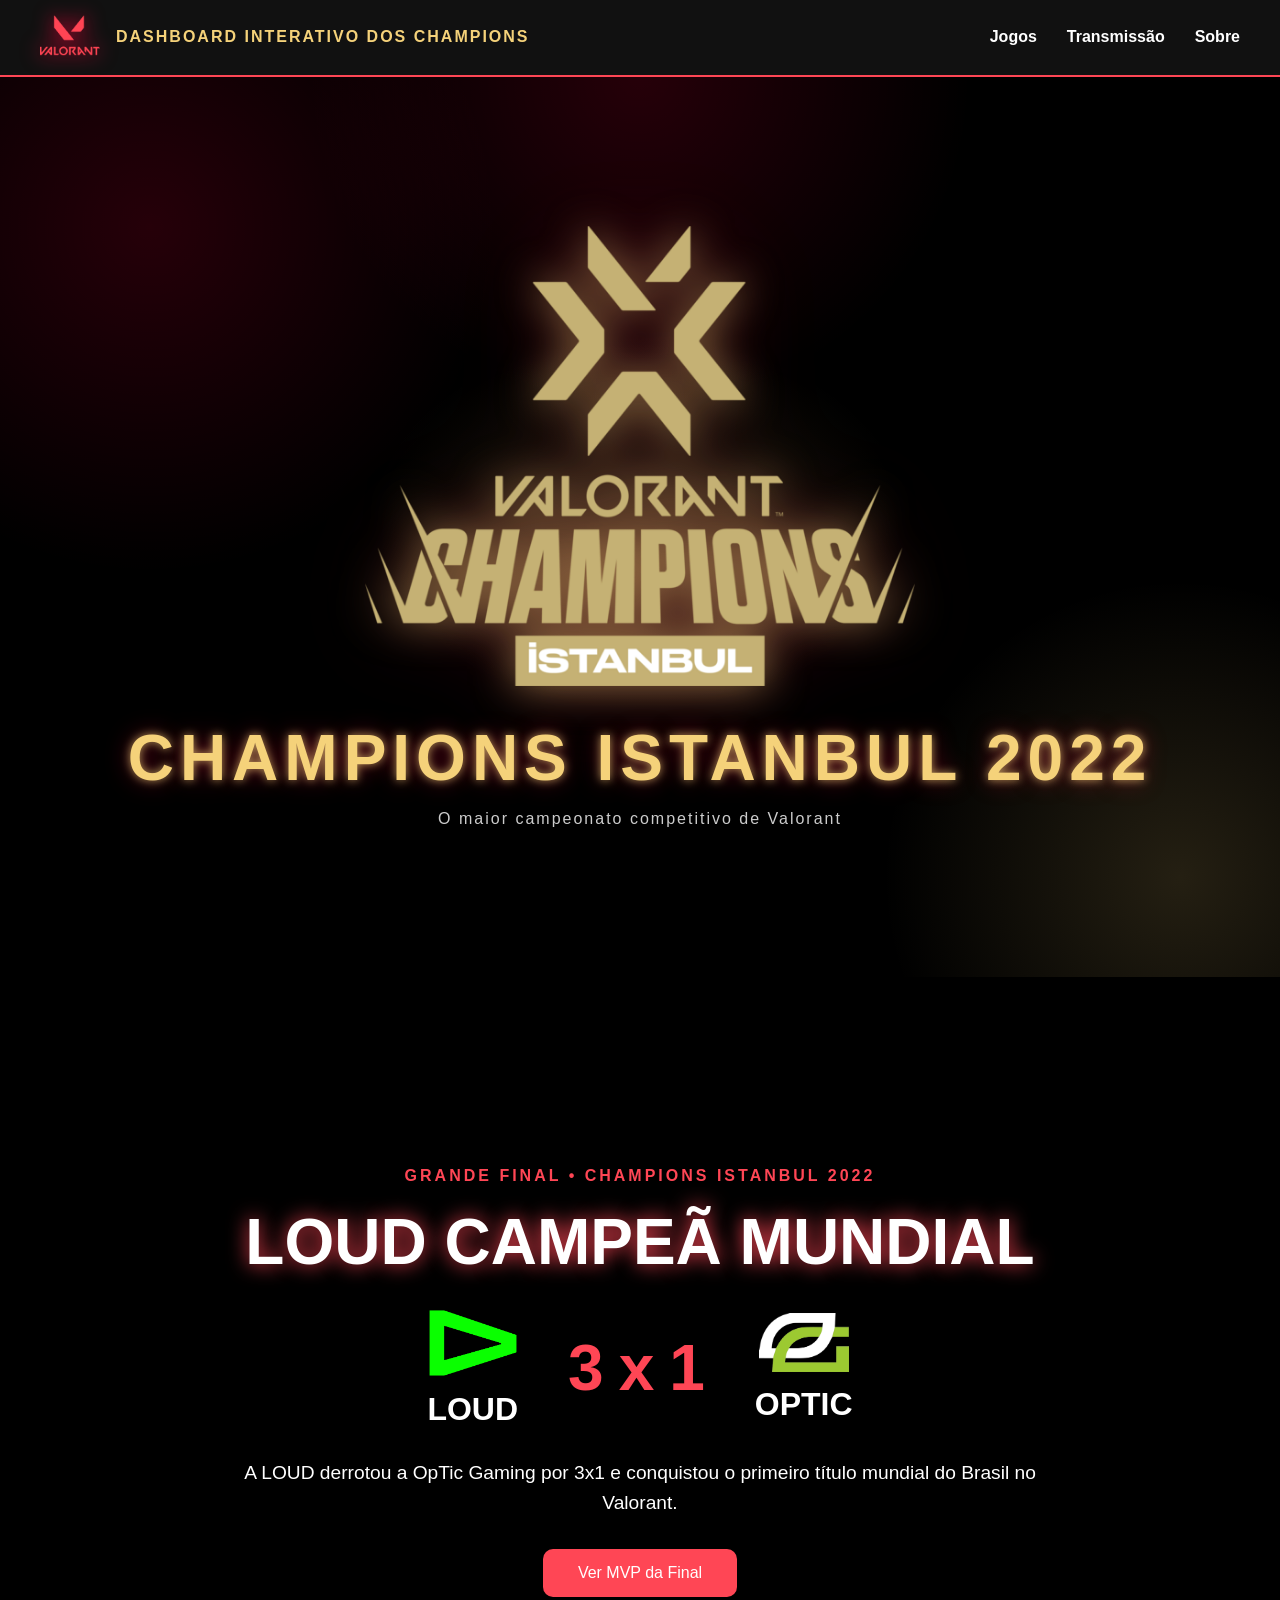
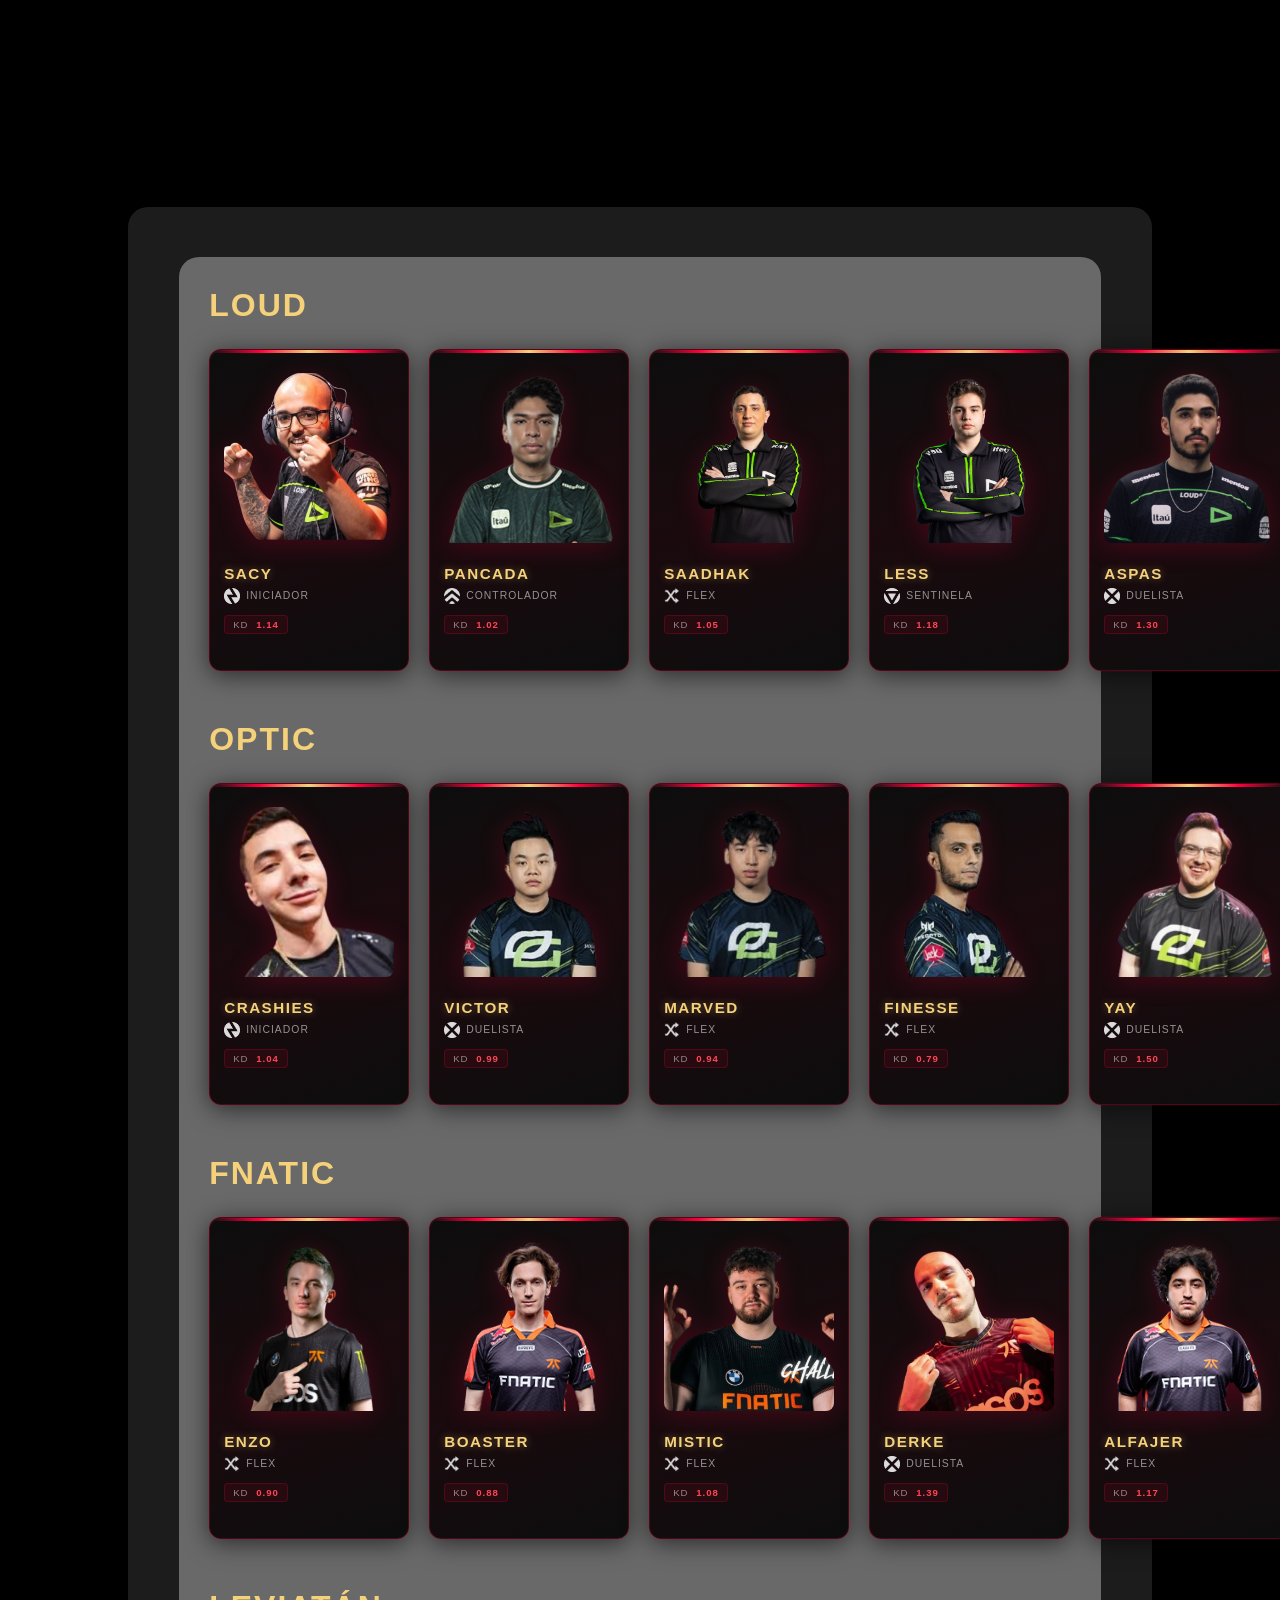
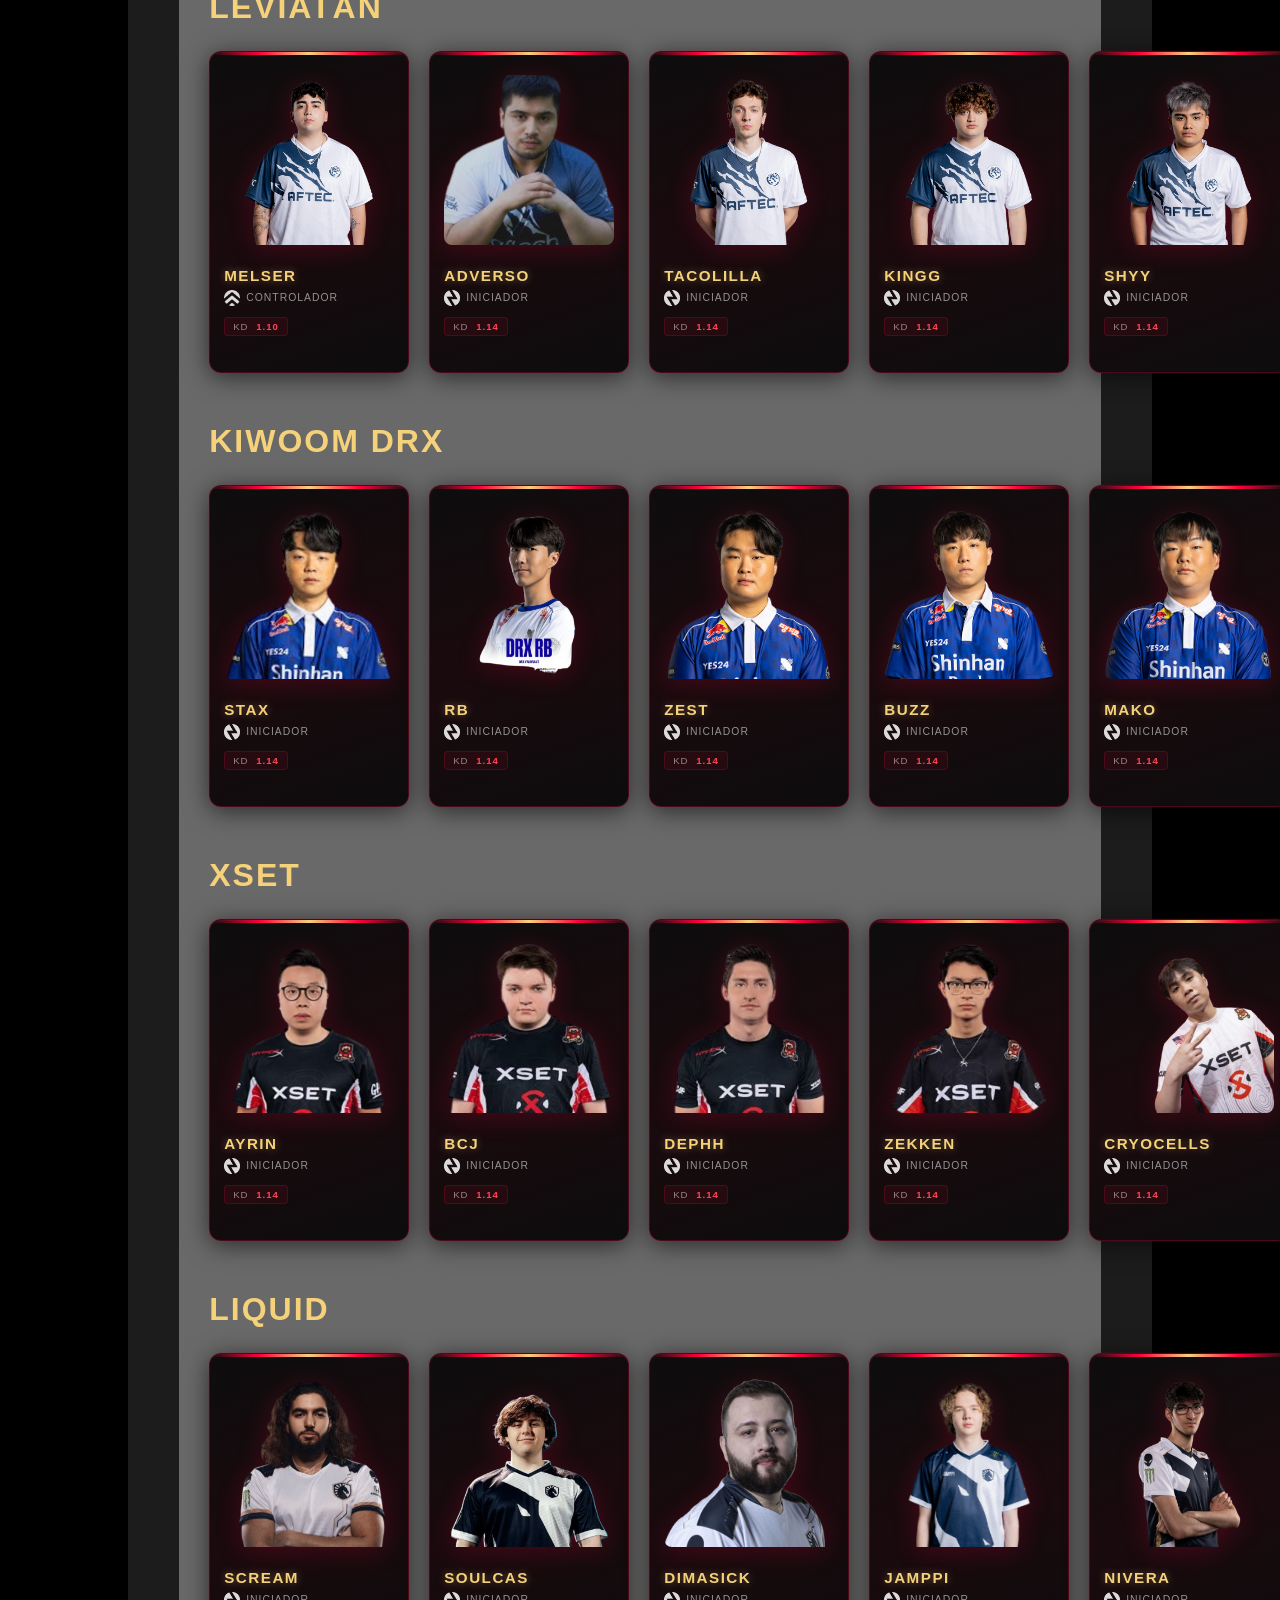
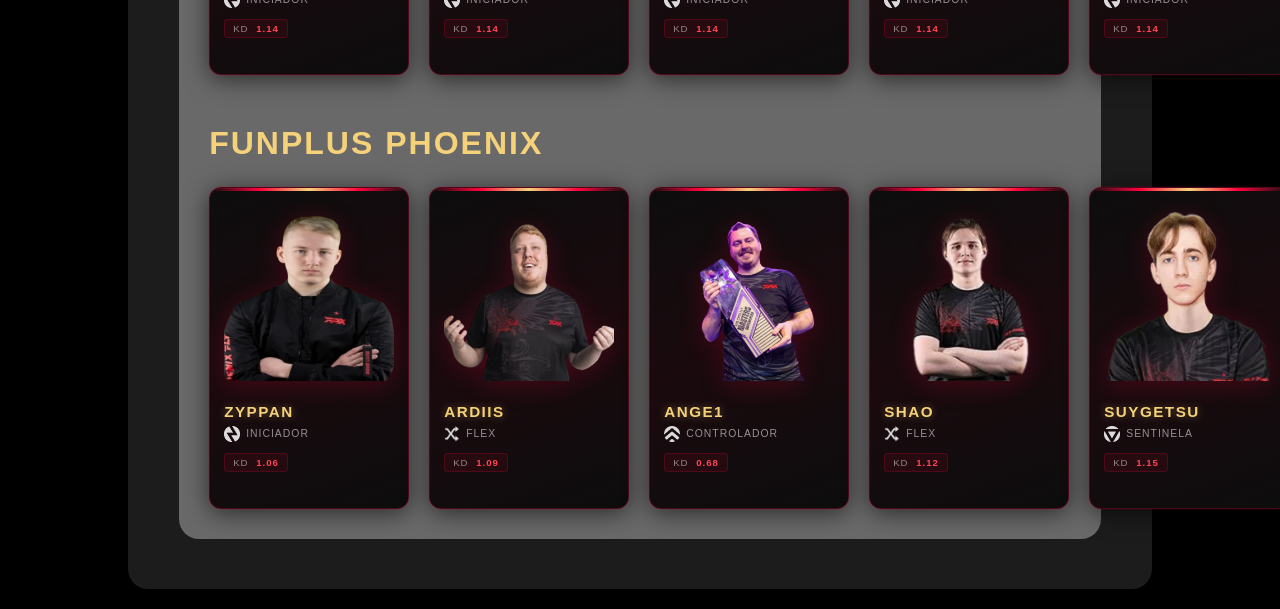
==== commit d91b6ad6: "atualização do banco de dados no js" ====
--- a/casa/index.html
+++ b/casa/index.html
@@ -405,7 +405,7 @@
                 <h3 class="jogador-nome">Melser</h3>
                 <div class="ident">
                   <div class="funcao">
-                    <img class="funcao-img" src="assets/controlador_icone.webp" alt="Controlador" />
+                    <img class="funcao-img" src="assets/controlador_icone.png" alt="Controlador" />
                   </div>
                   <p class="text">Controlador</p>
                 </div>
@@ -809,23 +809,61 @@
                 <h3 class="jogador-nome">Zyppan</h3>
                 <div class="ident">
                   <div class="funcao">
+                    <img class="funcao-img" src="assets/iniciador_icone.webp" alt="Iniciador" />
+                  </div>
+                  <p class="text">Iniciador</p>
+                </div>
+                <div class="jogador-stats-preview">
+                  <span class="stat-chip">KD <strong>1.06</strong></span>
+                </div>
+              </div>
+              <div class="jogador-hover-cta">Ver perfil completo →</div>
+            </div>
+
+            <div class="jogador loud-jogador" data-player="ardiis"> <!--ardiis-->
+              <div class="jogador-img-wrap">
+                <img class="imagem" src="assets/ardiis.webp" alt="ardiis" />
+              </div>
+              <div class="jogador-info">
+                <h3 class="jogador-nome">ardiis</h3>
+                <div class="ident">
+                  <div class="funcao">
                     <img class="funcao-img" src="assets/Flex_icone.JPG" alt="Flex" />
                   </div>
                   <p class="text">Flex</p>
                 </div>
                 <div class="jogador-stats-preview">
-                  <span class="stat-chip">KD <strong>1.06</strong></span>
-                </div>
-              </div>
-              <div class="jogador-hover-cta">Ver perfil completo →</div>
-            </div>
-
-            <div class="jogador loud-jogador" data-player="ardiis"> <!--ardiis-->
-              <div class="jogador-img-wrap">
-                <img class="imagem" src="assets/ardiis.webp" alt="ardiis" />
-              </div>
-              <div class="jogador-info">
-                <h3 class="jogador-nome">ardiis</h3>
+                  <span class="stat-chip">KD <strong>1.09</strong></span>
+                </div>
+              </div>
+              <div class="jogador-hover-cta">Ver perfil completo →</div>
+            </div>
+
+            <div class="jogador loud-jogador" data-player="ange1"> <!--ANGE1-->
+              <div class="jogador-img-wrap">
+                <img class="imagem" src="assets/ange1.webp" alt="ange1" />
+              </div>
+              <div class="jogador-info">
+                <h3 class="jogador-nome">ANGE1</h3>
+                <div class="ident">
+                  <div class="funcao">
+                    <img class="funcao-img" src="assets/controlador_icone.png" alt="Controlador" />
+                  </div>
+                  <p class="text">Controlador</p>
+                </div>
+                <div class="jogador-stats-preview">
+                  <span class="stat-chip">KD <strong>0.68</strong></span>
+                </div>
+              </div>
+              <div class="jogador-hover-cta">Ver perfil completo →</div>
+            </div>
+
+            <div class="jogador loud-jogador" data-player="shao"> <!--Shao-->
+              <div class="jogador-img-wrap">
+                <img class="imagem" src="assets/shao.webp" alt="shao" />
+              </div>
+              <div class="jogador-info">
+                <h3 class="jogador-nome">Shao</h3>
                 <div class="ident">
                   <div class="funcao">
                     <img class="funcao-img" src="assets/Flex_icone.JPG" alt="Flex" />
@@ -833,44 +871,6 @@
                   <p class="text">Flex</p>
                 </div>
                 <div class="jogador-stats-preview">
-                  <span class="stat-chip">KD <strong>1.09</strong></span>
-                </div>
-              </div>
-              <div class="jogador-hover-cta">Ver perfil completo →</div>
-            </div>
-
-            <div class="jogador loud-jogador" data-player="ange1"> <!--ANGE1-->
-              <div class="jogador-img-wrap">
-                <img class="imagem" src="assets/ange1.webp" alt="ange1" />
-              </div>
-              <div class="jogador-info">
-                <h3 class="jogador-nome">ANGE1</h3>
-                <div class="ident">
-                  <div class="funcao">
-                    <img class="funcao-img" src="assets/controlador_icone.webp" alt="Controlador" />
-                  </div>
-                  <p class="text">Controlador</p>
-                </div>
-                <div class="jogador-stats-preview">
-                  <span class="stat-chip">KD <strong>0.68</strong></span>
-                </div>
-              </div>
-              <div class="jogador-hover-cta">Ver perfil completo →</div>
-            </div>
-
-            <div class="jogador loud-jogador" data-player="shao"> <!--Shao-->
-              <div class="jogador-img-wrap">
-                <img class="imagem" src="assets/shao.webp" alt="shao" />
-              </div>
-              <div class="jogador-info">
-                <h3 class="jogador-nome">Shao</h3>
-                <div class="ident">
-                  <div class="funcao">
-                    <img class="funcao-img" src="assets/Flex_icone.JPG" alt="Flex" />
-                  </div>
-                  <p class="text">Flex</p>
-                </div>
-                <div class="jogador-stats-preview">
                   <span class="stat-chip">KD <strong>1.12</strong></span>
                 </div>
               </div>
@@ -885,7 +885,7 @@
                 <h3 class="jogador-nome">SUYGETSU</h3>
                 <div class="ident">
                   <div class="funcao">
-                    <img class="funcao-img" src="assets/sentinela_icone.JPG" alt="Sentinela" />
+                    <img class="funcao-img" src="assets/sentinela_icone.webp" alt="Sentinela" />
                   </div>
                   <p class="text">Sentinela</p>
                 </div>
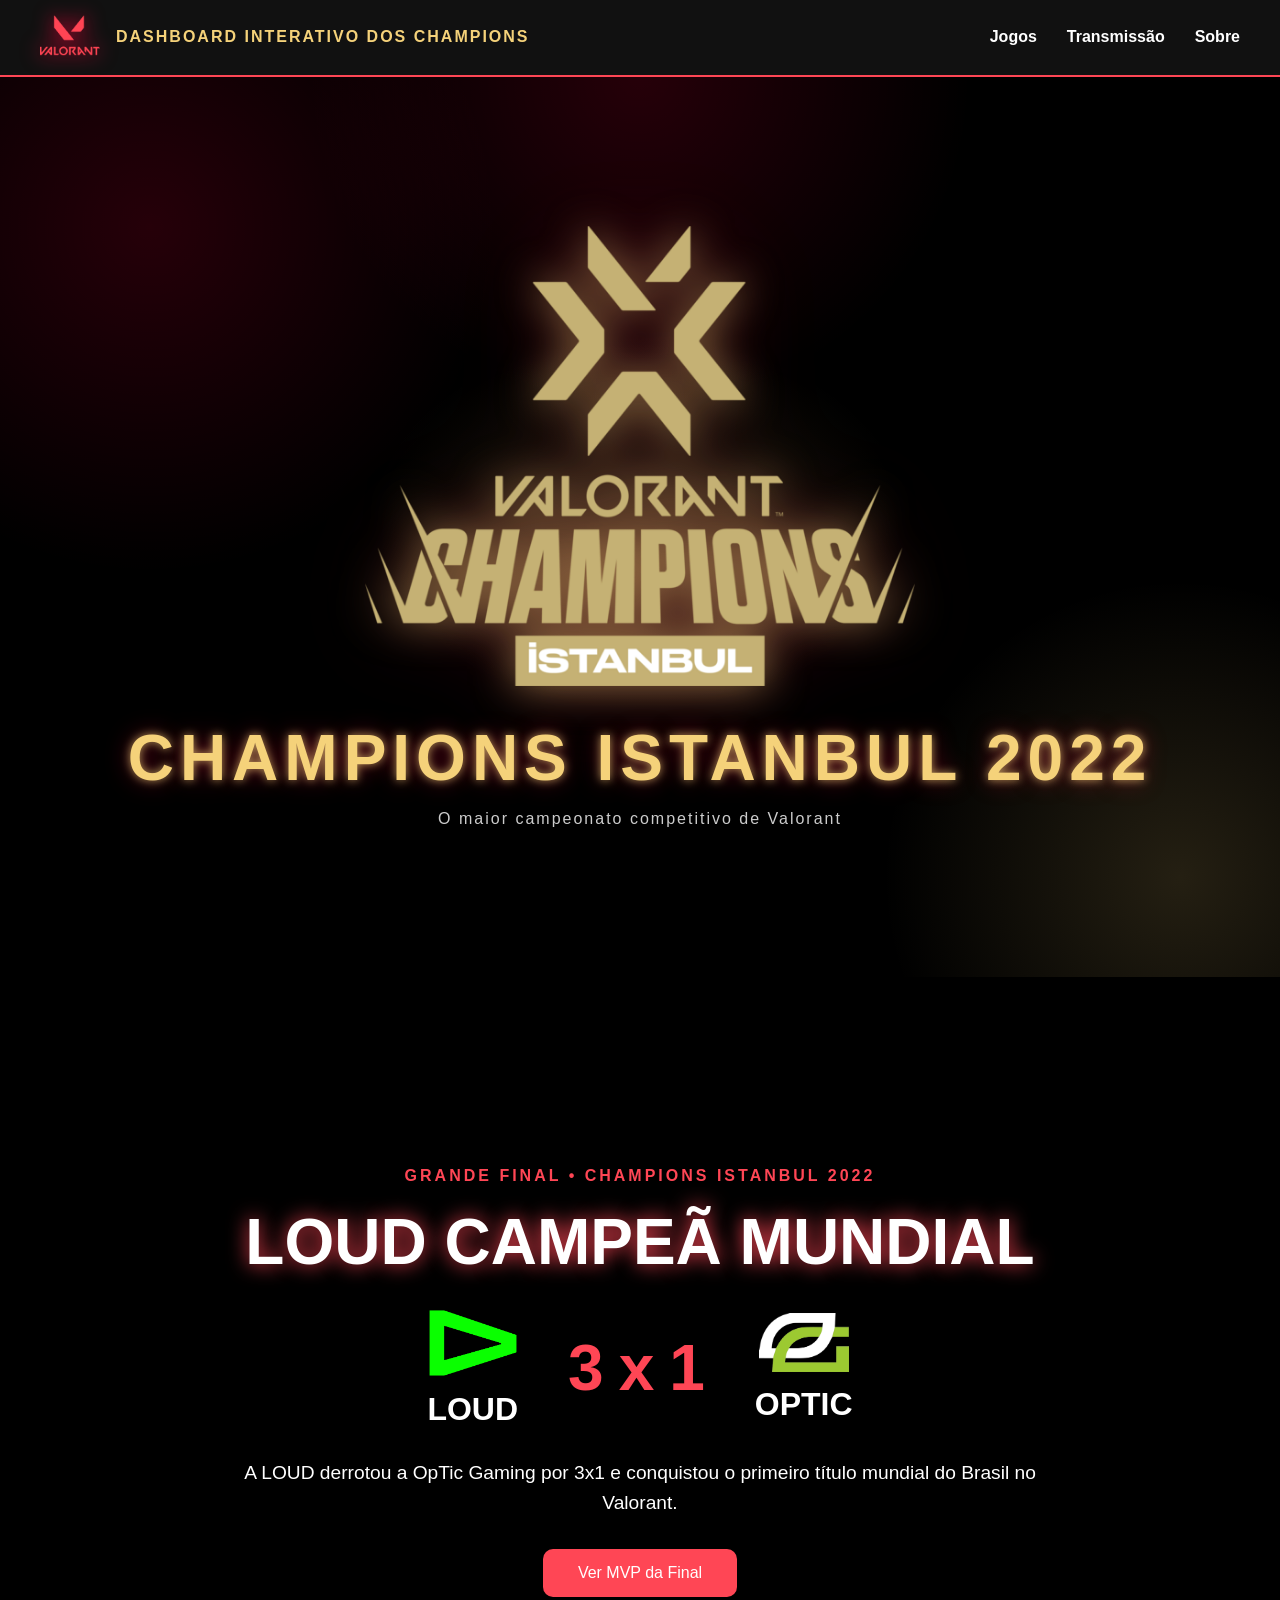
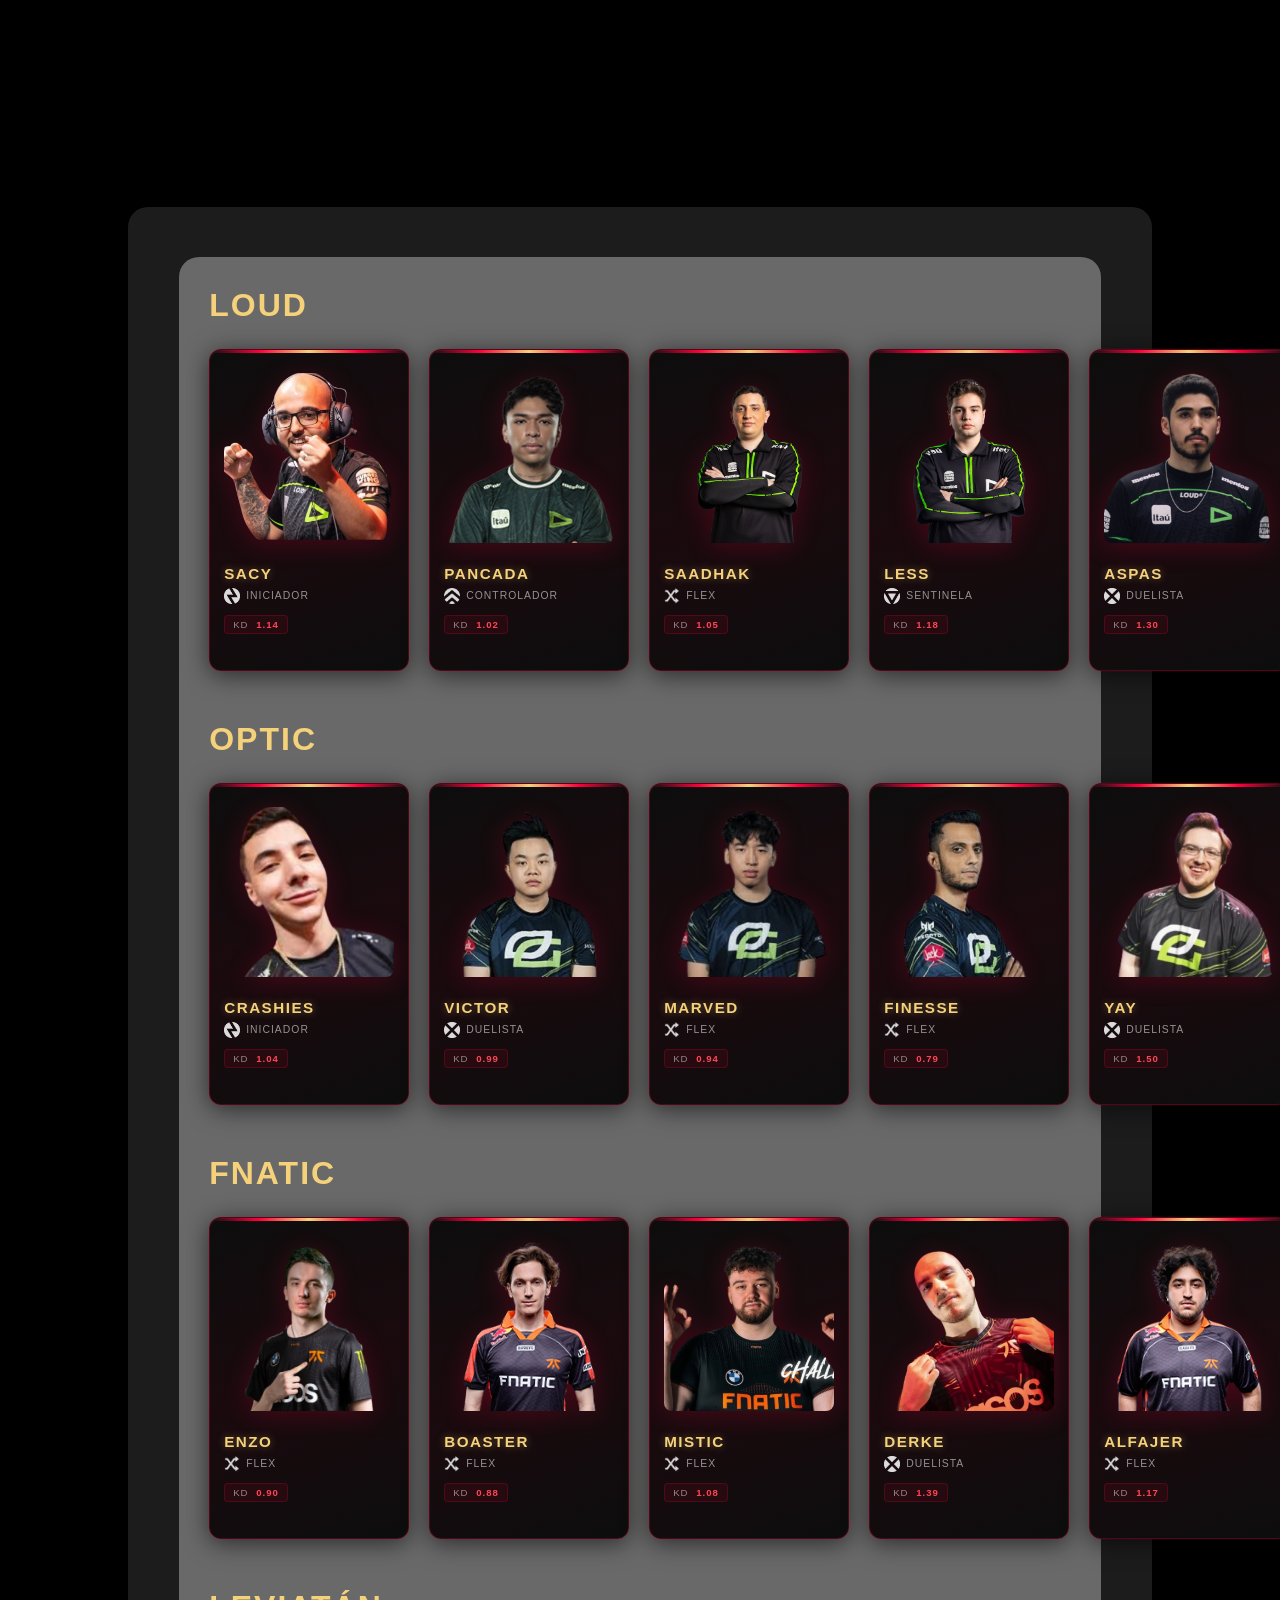
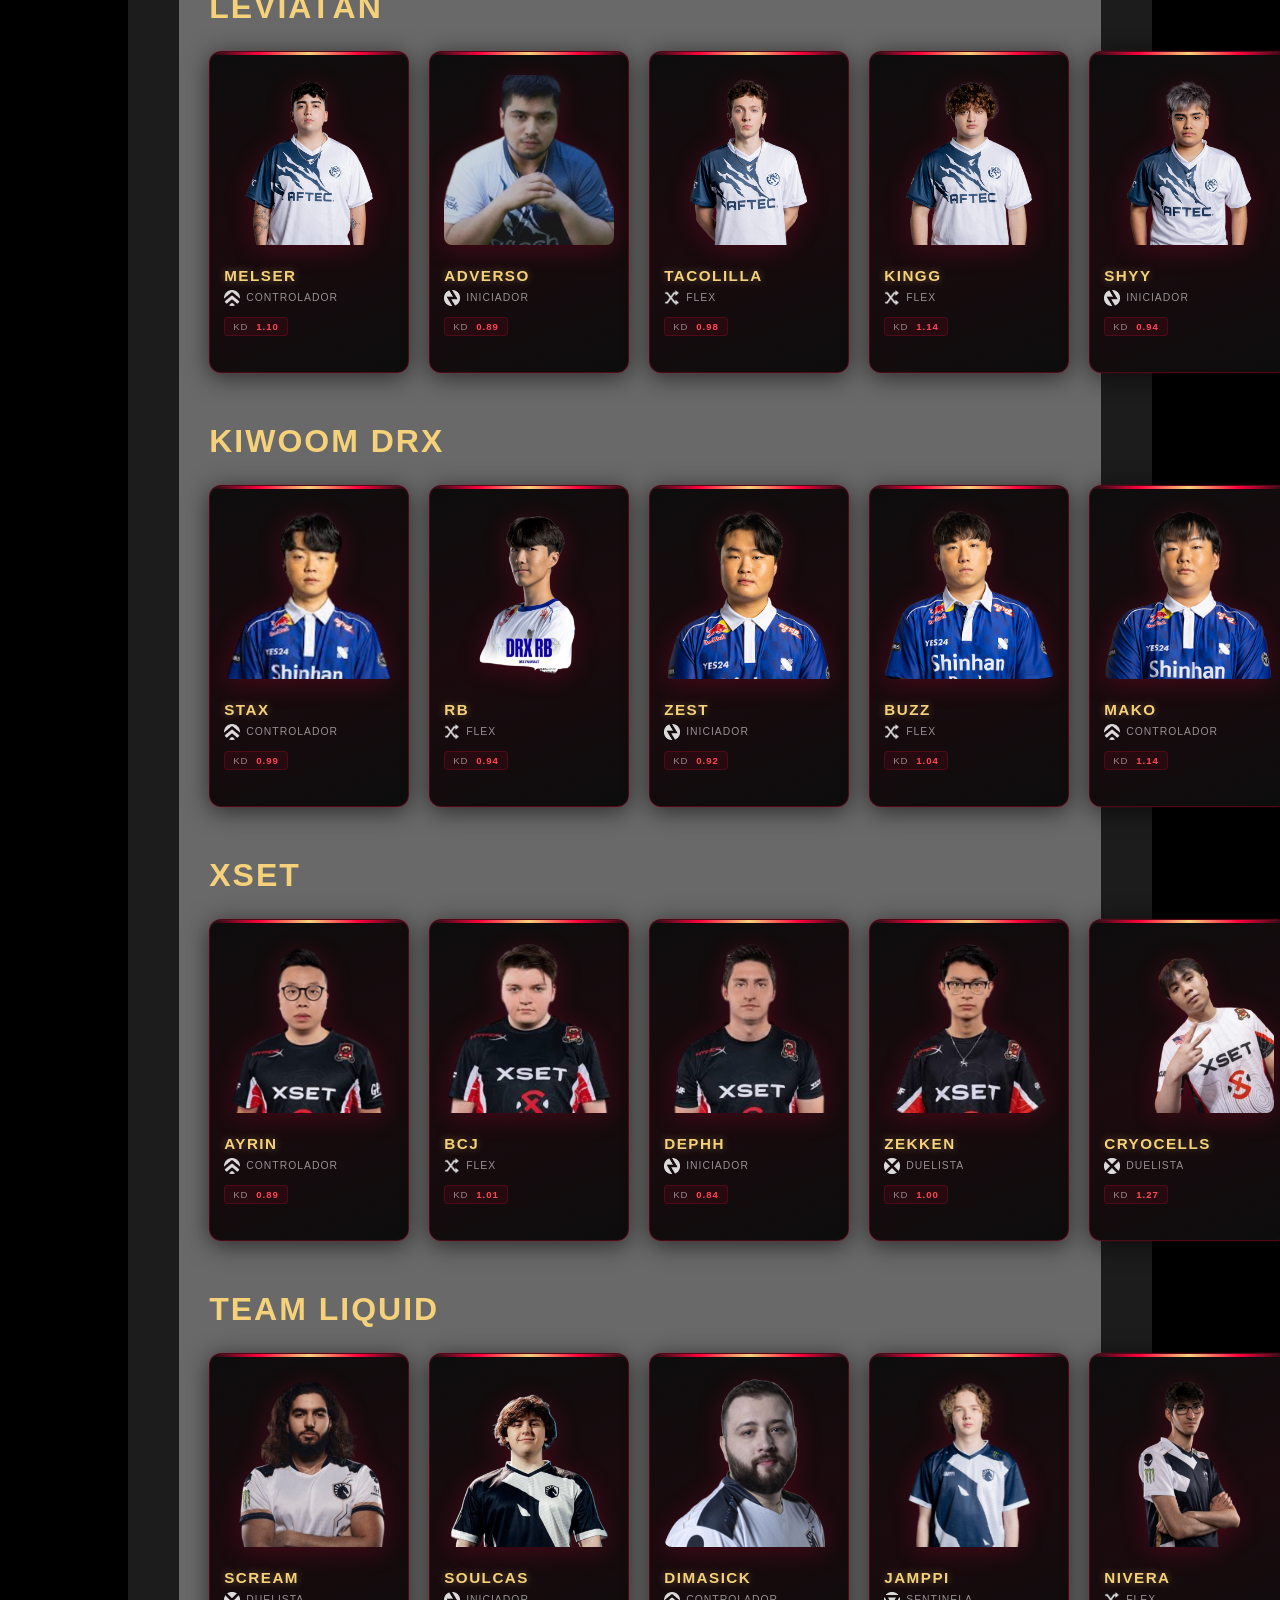
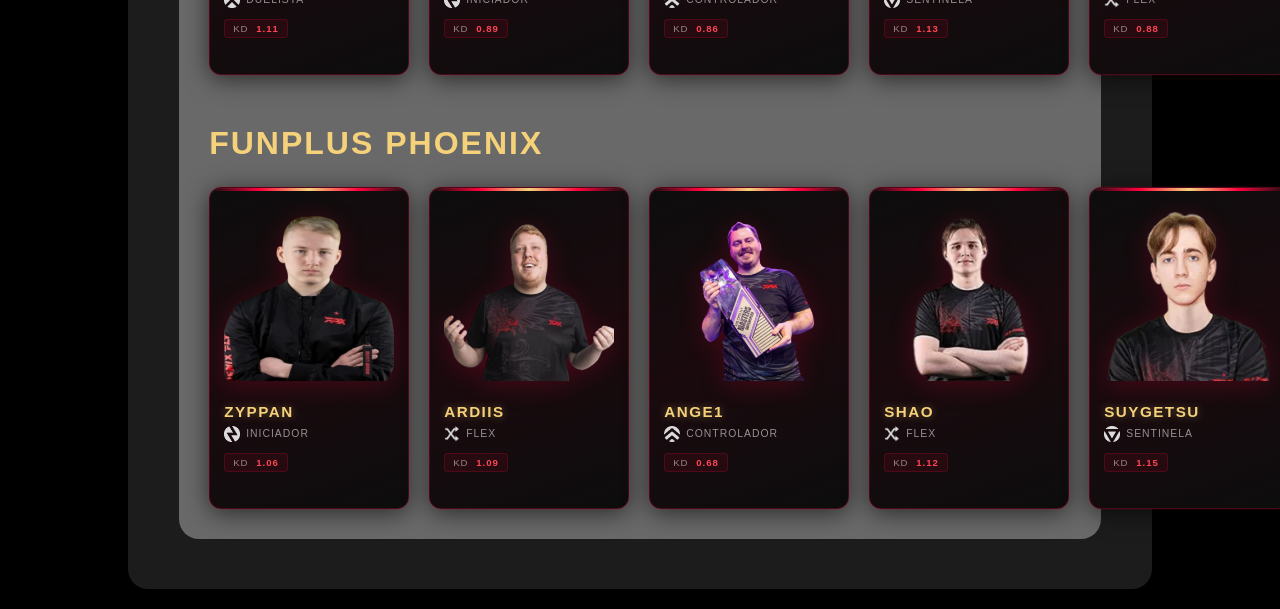
==== commit 5b0fa0e9: "finalização do projeto. finalmente" ====
--- a/casa/index.html
+++ b/casa/index.html
@@ -429,18 +429,56 @@
                   <p class="text">Iniciador</p>
                 </div>
                 <div class="jogador-stats-preview">
+                  <span class="stat-chip">KD <strong>0.89</strong></span>
+                </div>
+              </div>
+              <div class="jogador-hover-cta">Ver perfil completo →</div>
+            </div>
+
+            <div class="jogador loud-jogador" data-player="tacolilla"> <!--Tacolilla-->
+              <div class="jogador-img-wrap">
+                <img class="imagem" src="assets/tacolilla.webp" alt="tacolilla" />
+              </div>
+              <div class="jogador-info">
+                <h3 class="jogador-nome">Tacolilla</h3>
+                <div class="ident">
+                  <div class="funcao">
+                    <img class="funcao-img" src="assets/Flex_icone.JPG" alt="Flex" />
+                  </div>
+                  <p class="text">Flex</p>
+                </div>
+                <div class="jogador-stats-preview">
+                  <span class="stat-chip">KD <strong>0.98</strong></span>
+                </div>
+              </div>
+              <div class="jogador-hover-cta">Ver perfil completo →</div>
+            </div>
+
+            <div class="jogador loud-jogador" data-player="kingg"> <!--kiNgg-->
+              <div class="jogador-img-wrap">
+                <img class="imagem" src="assets/kingg.webp" alt="kingg" />
+              </div>
+              <div class="jogador-info">
+                <h3 class="jogador-nome">kiNgg</h3>
+                <div class="ident">
+                  <div class="funcao">
+                    <img class="funcao-img" src="assets/Flex_icone.JPG" alt="Flex" />
+                  </div>
+                  <p class="text">Flex</p>
+                </div>
+                <div class="jogador-stats-preview">
                   <span class="stat-chip">KD <strong>1.14</strong></span>
                 </div>
               </div>
               <div class="jogador-hover-cta">Ver perfil completo →</div>
             </div>
 
-            <div class="jogador loud-jogador" data-player="tacolilla"> <!--Tacolilla-->
-              <div class="jogador-img-wrap">
-                <img class="imagem" src="assets/tacolilla.webp" alt="tacolilla" />
-              </div>
-              <div class="jogador-info">
-                <h3 class="jogador-nome">Tacolilla</h3>
+            <div class="jogador loud-jogador" data-player="shyy"> <!--Shyy-->
+              <div class="jogador-img-wrap">
+                <img class="imagem" src="assets/shyy.webp" alt="shyy" />
+              </div>
+              <div class="jogador-info">
+                <h3 class="jogador-nome">Shyy</h3>
                 <div class="ident">
                   <div class="funcao">
                     <img class="funcao-img" src="assets/iniciador_icone.webp" alt="Iniciador" />
@@ -448,45 +486,7 @@
                   <p class="text">Iniciador</p>
                 </div>
                 <div class="jogador-stats-preview">
-                  <span class="stat-chip">KD <strong>1.14</strong></span>
-                </div>
-              </div>
-              <div class="jogador-hover-cta">Ver perfil completo →</div>
-            </div>
-
-            <div class="jogador loud-jogador" data-player="kingg"> <!--kiNgg-->
-              <div class="jogador-img-wrap">
-                <img class="imagem" src="assets/kingg.webp" alt="kingg" />
-              </div>
-              <div class="jogador-info">
-                <h3 class="jogador-nome">kiNgg</h3>
-                <div class="ident">
-                  <div class="funcao">
-                    <img class="funcao-img" src="assets/iniciador_icone.webp" alt="Iniciador" />
-                  </div>
-                  <p class="text">Iniciador</p>
-                </div>
-                <div class="jogador-stats-preview">
-                  <span class="stat-chip">KD <strong>1.14</strong></span>
-                </div>
-              </div>
-              <div class="jogador-hover-cta">Ver perfil completo →</div>
-            </div>
-
-            <div class="jogador loud-jogador" data-player="shyy"> <!--Shyy-->
-              <div class="jogador-img-wrap">
-                <img class="imagem" src="assets/shyy.webp" alt="shyy" />
-              </div>
-              <div class="jogador-info">
-                <h3 class="jogador-nome">Shyy</h3>
-                <div class="ident">
-                  <div class="funcao">
-                    <img class="funcao-img" src="assets/iniciador_icone.webp" alt="Iniciador" />
-                  </div>
-                  <p class="text">Iniciador</p>
-                </div>
-                <div class="jogador-stats-preview">
-                  <span class="stat-chip">KD <strong>1.14</strong></span>
+                  <span class="stat-chip">KD <strong>0.94</strong></span>
                 </div>
               </div>
               <div class="jogador-hover-cta">Ver perfil completo →</div>
@@ -506,50 +506,50 @@
                 <h3 class="jogador-nome">stax</h3>
                 <div class="ident">
                   <div class="funcao">
-                    <img class="funcao-img" src="assets/iniciador_icone.webp" alt="Iniciador" />
+                    <img class="funcao-img" src="assets/controlador_icone.png" alt="controlador" />
+                  </div>
+                  <p class="text">Controlador</p>
+                </div>
+                <div class="jogador-stats-preview">
+                  <span class="stat-chip">KD <strong>0.99</strong></span>
+                </div>
+              </div>
+              <div class="jogador-hover-cta">Ver perfil completo →</div>
+            </div>
+
+           <div class="jogador loud-jogador" data-player="rb"> <!--Rb-->
+              <div class="jogador-img-wrap">
+                <img class="imagem" src="assets/RB.webp" alt="rb" />
+              </div>
+              <div class="jogador-info">
+                <h3 class="jogador-nome">Rb</h3>
+                <div class="ident">
+                  <div class="funcao">
+                    <img class="funcao-img" src="assets/Flex_icone.JPG" alt="Flex" />
+                  </div>
+                  <p class="text">Flex</p>
+                </div>
+                <div class="jogador-stats-preview">
+                  <span class="stat-chip">KD <strong>0.94</strong></span>
+                </div>
+              </div>
+              <div class="jogador-hover-cta">Ver perfil completo →</div>
+            </div>
+
+            <div class="jogador loud-jogador" data-player="zest"> <!--Zest-->
+              <div class="jogador-img-wrap">
+                <img class="imagem" src="assets/zest.webp" alt="zest" />
+              </div>
+              <div class="jogador-info">
+                <h3 class="jogador-nome">Zest</h3>
+                <div class="ident">
+                  <div class="funcao">
+                    <img class="funcao-img" src="assets/iniciador_icone.webp" alt="iniciador" />
                   </div>
                   <p class="text">Iniciador</p>
                 </div>
                 <div class="jogador-stats-preview">
-                  <span class="stat-chip">KD <strong>1.14</strong></span>
-                </div>
-              </div>
-              <div class="jogador-hover-cta">Ver perfil completo →</div>
-            </div>
-
-           <div class="jogador loud-jogador" data-player="rb"> <!--Rb-->
-              <div class="jogador-img-wrap">
-                <img class="imagem" src="assets/RB.webp" alt="rb" />
-              </div>
-              <div class="jogador-info">
-                <h3 class="jogador-nome">Rb</h3>
-                <div class="ident">
-                  <div class="funcao">
-                    <img class="funcao-img" src="assets/iniciador_icone.webp" alt="Iniciador" />
-                  </div>
-                  <p class="text">Iniciador</p>
-                </div>
-                <div class="jogador-stats-preview">
-                  <span class="stat-chip">KD <strong>1.14</strong></span>
-                </div>
-              </div>
-              <div class="jogador-hover-cta">Ver perfil completo →</div>
-            </div>
-
-            <div class="jogador loud-jogador" data-player="zest"> <!--Zest-->
-              <div class="jogador-img-wrap">
-                <img class="imagem" src="assets/zest.webp" alt="zest" />
-              </div>
-              <div class="jogador-info">
-                <h3 class="jogador-nome">Zest</h3>
-                <div class="ident">
-                  <div class="funcao">
-                    <img class="funcao-img" src="assets/iniciador_icone.webp" alt="Iniciador" />
-                  </div>
-                  <p class="text">Iniciador</p>
-                </div>
-                <div class="jogador-stats-preview">
-                  <span class="stat-chip">KD <strong>1.14</strong></span>
+                  <span class="stat-chip">KD <strong>0.92</strong></span>
                 </div>
               </div>
               <div class="jogador-hover-cta">Ver perfil completo →</div>
@@ -563,12 +563,12 @@
                 <h3 class="jogador-nome">BuZz</h3>
                 <div class="ident">
                   <div class="funcao">
-                    <img class="funcao-img" src="assets/iniciador_icone.webp" alt="Iniciador" />
-                  </div>
-                  <p class="text">Iniciador</p>
-                </div>
-                <div class="jogador-stats-preview">
-                  <span class="stat-chip">KD <strong>1.14</strong></span>
+                    <img class="funcao-img" src="assets/Flex_icone.JPG" alt="Flex" />
+                  </div>
+                  <p class="text">Flex</p>
+                </div>
+                <div class="jogador-stats-preview">
+                  <span class="stat-chip">KD <strong>1.04</strong></span>
                 </div>
               </div>
               <div class="jogador-hover-cta">Ver perfil completo →</div>
@@ -582,9 +582,9 @@
                 <h3 class="jogador-nome">MaKo</h3>
                 <div class="ident">
                   <div class="funcao">
-                    <img class="funcao-img" src="assets/iniciador_icone.webp" alt="Iniciador" />
-                  </div>
-                  <p class="text">Iniciador</p>
+                    <img class="funcao-img" src="assets/controlador_icone.png" alt="Controlador" />
+                  </div>
+                  <p class="text">Controlador</p>
                 </div>
                 <div class="jogador-stats-preview">
                   <span class="stat-chip">KD <strong>1.14</strong></span>
@@ -599,7 +599,7 @@
         <div class="time">
           <h2>XSET</h2> <!--XSET-->
           <div class="players">
-            <div class="jogador loud-jogador" data-player="aryin"> <!--AYRIN-->
+            <div class="jogador loud-jogador" data-player="ayrin"> <!--AYRIN-->
               <div class="jogador-img-wrap">
                 <img class="imagem" src="assets/ayrin.webp" alt="aryin" />
               </div>
@@ -607,50 +607,50 @@
                 <h3 class="jogador-nome">AYRIN</h3>
                 <div class="ident">
                   <div class="funcao">
+                    <img class="funcao-img" src="assets/controlador_icone.png" alt="Controlador" />
+                  </div>
+                  <p class="text">Controlador</p>
+                </div>
+                <div class="jogador-stats-preview">
+                  <span class="stat-chip">KD <strong>0.89</strong></span>
+                </div>
+              </div>
+              <div class="jogador-hover-cta">Ver perfil completo →</div>
+            </div>
+
+            <div class="jogador loud-jogador" data-player="bcj"> <!--BcJ-->
+              <div class="jogador-img-wrap">
+                <img class="imagem" src="assets/bcj.webp" alt="bcj" />
+              </div>
+              <div class="jogador-info">
+                <h3 class="jogador-nome">BcJ</h3>
+                <div class="ident">
+                  <div class="funcao">
+                    <img class="funcao-img" src="assets/Flex_icone.JPG" alt="Flex" />
+                  </div>
+                  <p class="text">Flex</p>
+                </div>
+                <div class="jogador-stats-preview">
+                  <span class="stat-chip">KD <strong>1.01</strong></span>
+                </div>
+              </div>
+              <div class="jogador-hover-cta">Ver perfil completo →</div>
+            </div>
+
+           <div class="jogador loud-jogador" data-player="dephh"> <!--dephh-->
+              <div class="jogador-img-wrap">
+                <img class="imagem" src="assets/dephh.webp" alt="dephh" />
+              </div>
+              <div class="jogador-info">
+                <h3 class="jogador-nome">dephh</h3>
+                <div class="ident">
+                  <div class="funcao">
                     <img class="funcao-img" src="assets/iniciador_icone.webp" alt="Iniciador" />
                   </div>
                   <p class="text">Iniciador</p>
                 </div>
                 <div class="jogador-stats-preview">
-                  <span class="stat-chip">KD <strong>1.14</strong></span>
-                </div>
-              </div>
-              <div class="jogador-hover-cta">Ver perfil completo →</div>
-            </div>
-
-            <div class="jogador loud-jogador" data-player="bcj"> <!--BcJ-->
-              <div class="jogador-img-wrap">
-                <img class="imagem" src="assets/bcj.webp" alt="bcj" />
-              </div>
-              <div class="jogador-info">
-                <h3 class="jogador-nome">BcJ</h3>
-                <div class="ident">
-                  <div class="funcao">
-                    <img class="funcao-img" src="assets/iniciador_icone.webp" alt="Iniciador" />
-                  </div>
-                  <p class="text">Iniciador</p>
-                </div>
-                <div class="jogador-stats-preview">
-                  <span class="stat-chip">KD <strong>1.14</strong></span>
-                </div>
-              </div>
-              <div class="jogador-hover-cta">Ver perfil completo →</div>
-            </div>
-
-           <div class="jogador loud-jogador" data-player="dephh"> <!--dephh-->
-              <div class="jogador-img-wrap">
-                <img class="imagem" src="assets/dephh.webp" alt="dephh" />
-              </div>
-              <div class="jogador-info">
-                <h3 class="jogador-nome">dephh</h3>
-                <div class="ident">
-                  <div class="funcao">
-                    <img class="funcao-img" src="assets/iniciador_icone.webp" alt="Iniciador" />
-                  </div>
-                  <p class="text">Iniciador</p>
-                </div>
-                <div class="jogador-stats-preview">
-                  <span class="stat-chip">KD <strong>1.14</strong></span>
+                  <span class="stat-chip">KD <strong>0.84</strong></span>
                 </div>
               </div>
               <div class="jogador-hover-cta">Ver perfil completo →</div>
@@ -664,12 +664,12 @@
                 <h3 class="jogador-nome">zekken</h3>
                 <div class="ident">
                   <div class="funcao">
-                    <img class="funcao-img" src="assets/iniciador_icone.webp" alt="Iniciador" />
-                  </div>
-                  <p class="text">Iniciador</p>
-                </div>
-                <div class="jogador-stats-preview">
-                  <span class="stat-chip">KD <strong>1.14</strong></span>
+                    <img class="funcao-img" src="assets/duelista_icone.png" alt="Duelista" />
+                  </div>
+                  <p class="text">Duelista</p>
+                </div>
+                <div class="jogador-stats-preview">
+                  <span class="stat-chip">KD <strong>1.00</strong></span>
                 </div>
               </div>
               <div class="jogador-hover-cta">Ver perfil completo →</div>
@@ -683,22 +683,22 @@
                 <h3 class="jogador-nome">Cryocells</h3>
                 <div class="ident">
                   <div class="funcao">
-                    <img class="funcao-img" src="assets/iniciador_icone.webp" alt="Iniciador" />
-                  </div>
-                  <p class="text">Iniciador</p>
-                </div>
-                <div class="jogador-stats-preview">
-                  <span class="stat-chip">KD <strong>1.14</strong></span>
-                </div>
-              </div>
-              <div class="jogador-hover-cta">Ver perfil completo →</div>
-            </div>
-
-          </div>
-        </div>
-
-        <div class="time">
-          <h2>LIQUID</h2> <!--LIQUID-->
+                    <img class="funcao-img" src="assets/duelista_icone.png" alt="Duelista" />
+                  </div>
+                  <p class="text">Duelista</p>
+                </div>
+                <div class="jogador-stats-preview">
+                  <span class="stat-chip">KD <strong>1.27</strong></span>
+                </div>
+              </div>
+              <div class="jogador-hover-cta">Ver perfil completo →</div>
+            </div>
+
+          </div>
+        </div>
+
+        <div class="time" >
+          <h2>TEAM LIQUID</h2> <!--LIQUID-->
           <div class="players">
             <div class="jogador loud-jogador" data-player="scream"> <!--ScreaM-->
               <div class="jogador-img-wrap">
@@ -708,31 +708,31 @@
                 <h3 class="jogador-nome">ScreaM</h3>
                 <div class="ident">
                   <div class="funcao">
+                    <img class="funcao-img" src="assets/duelista_icone.png" alt="Duelista" />
+                  </div>
+                  <p class="text">Duelista</p>
+                </div>
+                <div class="jogador-stats-preview">
+                  <span class="stat-chip">KD <strong>1.11</strong></span>
+                </div>
+              </div>
+              <div class="jogador-hover-cta">Ver perfil completo →</div>
+            </div>
+
+            <div class="jogador loud-jogador" data-player="soulcas"> <!--soulcas-->
+              <div class="jogador-img-wrap">
+                <img class="imagem" src="assets/soulcas.webp" alt="soulcas" />
+              </div>
+              <div class="jogador-info">
+                <h3 class="jogador-nome">soulcas</h3>
+                <div class="ident">
+                  <div class="funcao">
                     <img class="funcao-img" src="assets/iniciador_icone.webp" alt="Iniciador" />
                   </div>
                   <p class="text">Iniciador</p>
                 </div>
                 <div class="jogador-stats-preview">
-                  <span class="stat-chip">KD <strong>1.14</strong></span>
-                </div>
-              </div>
-              <div class="jogador-hover-cta">Ver perfil completo →</div>
-            </div>
-
-            <div class="jogador loud-jogador" data-player="soulcas"> <!--soulcas-->
-              <div class="jogador-img-wrap">
-                <img class="imagem" src="assets/soulcas.webp" alt="soulcas" />
-              </div>
-              <div class="jogador-info">
-                <h3 class="jogador-nome">soulcas</h3>
-                <div class="ident">
-                  <div class="funcao">
-                    <img class="funcao-img" src="assets/iniciador_icone.webp" alt="Iniciador" />
-                  </div>
-                  <p class="text">Iniciador</p>
-                </div>
-                <div class="jogador-stats-preview">
-                  <span class="stat-chip">KD <strong>1.14</strong></span>
+                  <span class="stat-chip">KD <strong>0.89</strong></span>
                 </div>
               </div>
               <div class="jogador-hover-cta">Ver perfil completo →</div>
@@ -746,12 +746,12 @@
                 <h3 class="jogador-nome">dimasick</h3>
                 <div class="ident">
                   <div class="funcao">
-                    <img class="funcao-img" src="assets/iniciador_icone.webp" alt="Iniciador" />
-                  </div>
-                  <p class="text">Iniciador</p>
-                </div>
-                <div class="jogador-stats-preview">
-                  <span class="stat-chip">KD <strong>1.14</strong></span>
+                    <img class="funcao-img" src="assets/controlador_icone.png" alt="Controlador" />
+                  </div>
+                  <p class="text">Controlador</p>
+                </div>
+                <div class="jogador-stats-preview">
+                  <span class="stat-chip">KD <strong>0.86</strong></span>
                 </div>
               </div>
               <div class="jogador-hover-cta">Ver perfil completo →</div>
@@ -765,12 +765,12 @@
                 <h3 class="jogador-nome">Jamppi</h3>
                 <div class="ident">
                   <div class="funcao">
-                    <img class="funcao-img" src="assets/iniciador_icone.webp" alt="Iniciador" />
-                  </div>
-                  <p class="text">Iniciador</p>
-                </div>
-                <div class="jogador-stats-preview">
-                  <span class="stat-chip">KD <strong>1.14</strong></span>
+                    <img class="funcao-img" src="assets/sentinela_icone.webp" alt="Sentinela" />
+                  </div>
+                  <p class="text">Sentinela</p>
+                </div>
+                <div class="jogador-stats-preview">
+                  <span class="stat-chip">KD <strong>1.13</strong></span>
                 </div>
               </div>
               <div class="jogador-hover-cta">Ver perfil completo →</div>
@@ -784,12 +784,12 @@
                 <h3 class="jogador-nome">Nivera</h3>
                 <div class="ident">
                   <div class="funcao">
-                    <img class="funcao-img" src="assets/iniciador_icone.webp" alt="Iniciador" />
-                  </div>
-                  <p class="text">Iniciador</p>
-                </div>
-                <div class="jogador-stats-preview">
-                  <span class="stat-chip">KD <strong>1.14</strong></span>
+                    <img class="funcao-img" src="assets/Flex_icone.JPG" alt="Flex" />
+                  </div>
+                  <p class="text">Flex</p>
+                </div>
+                <div class="jogador-stats-preview">
+                  <span class="stat-chip">KD <strong>0.88</strong></span>
                 </div>
               </div>
               <div class="jogador-hover-cta">Ver perfil completo →</div>
@@ -917,7 +917,7 @@
           </div>
 
           <div class="modal-player-identity">
-            <p class="modal-team-tag">LOUD · VCT Champions Istanbul 2022</p>
+            <p class="modal-team-tag">VCT Champions Istanbul 2022</p>
 
             <h2 id="modal-nome" class="modal-player-name"></h2>
 
--- a/casa/style.css
+++ b/casa/style.css
@@ -259,6 +259,7 @@
   position: relative;
   z-index: 1;
   transition: 0.3s;
+
 }
 
 .jogador:hover {
@@ -338,6 +339,7 @@
     transform 0.3s cubic-bezier(.22,.68,0,1.2),
     box-shadow 0.3s ease,
     border-color 0.3s ease !important;
+
 }
 
 .loud-jogador::before {
